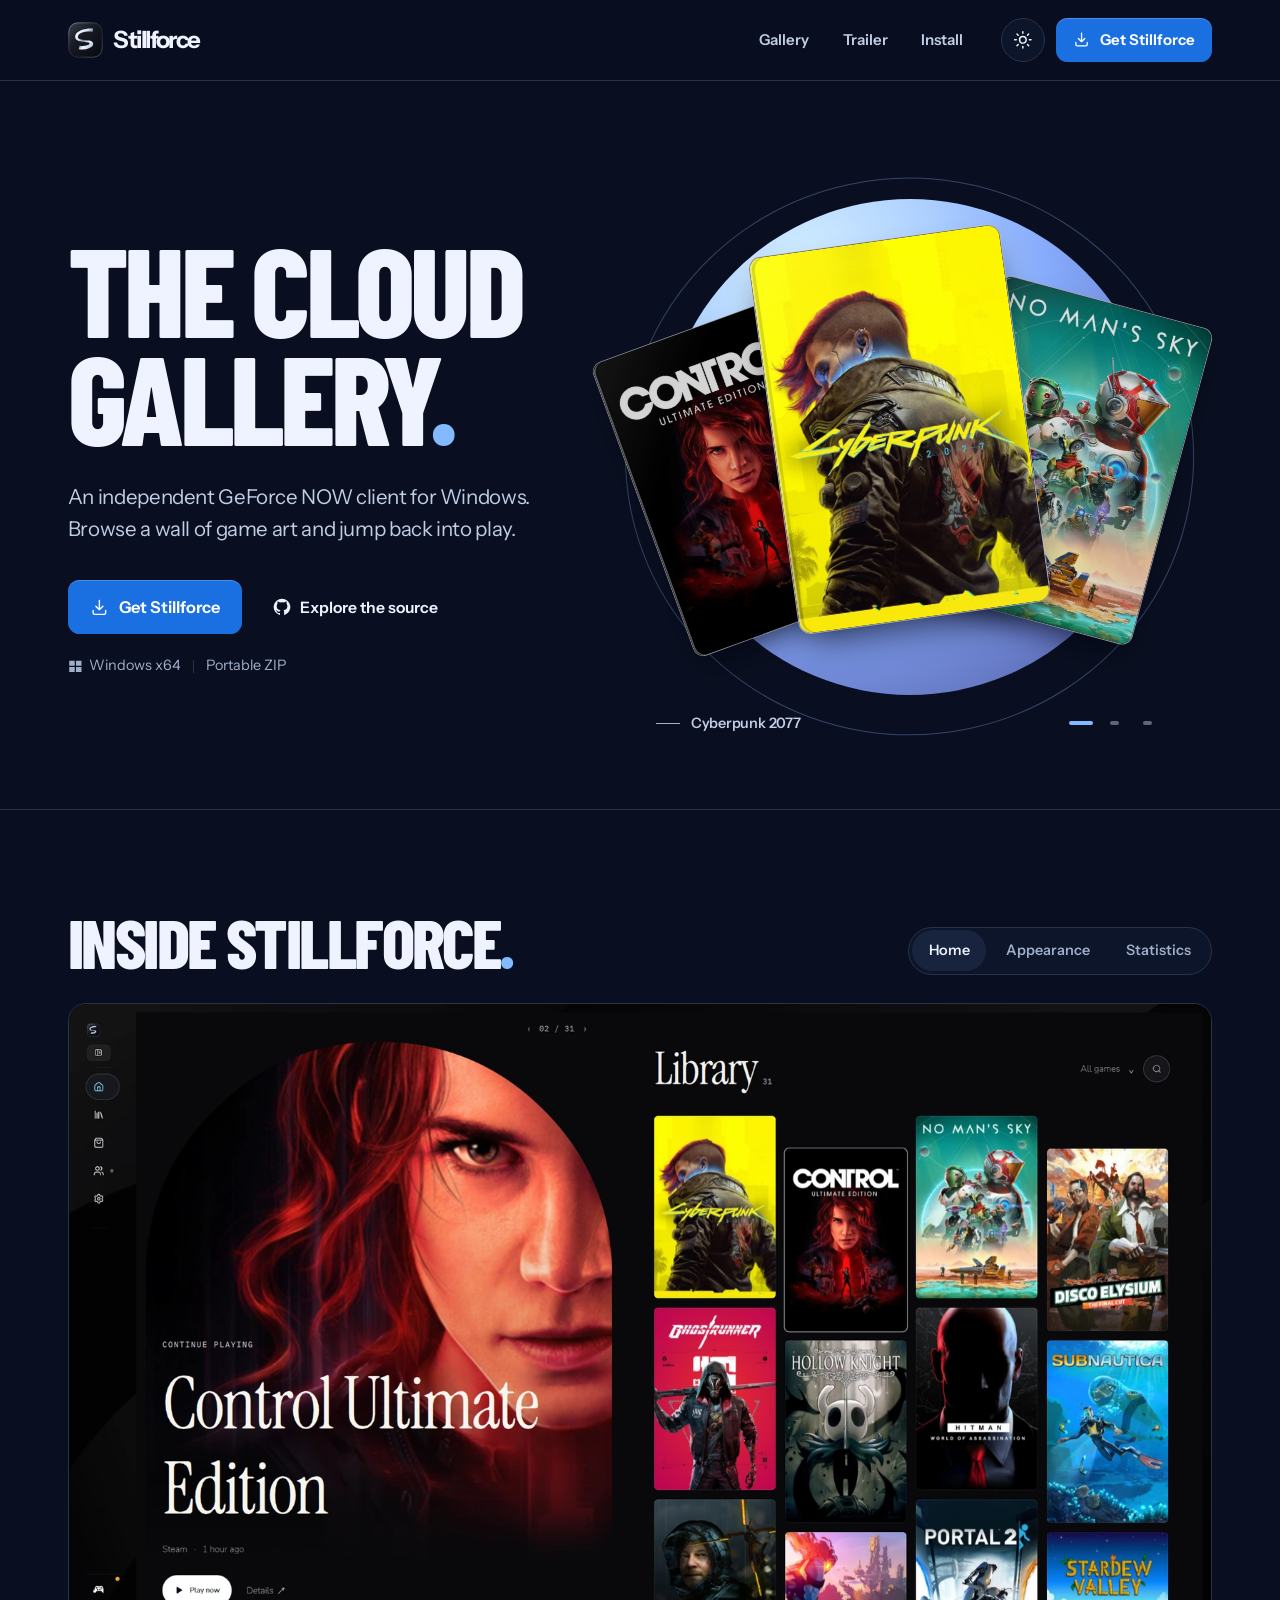
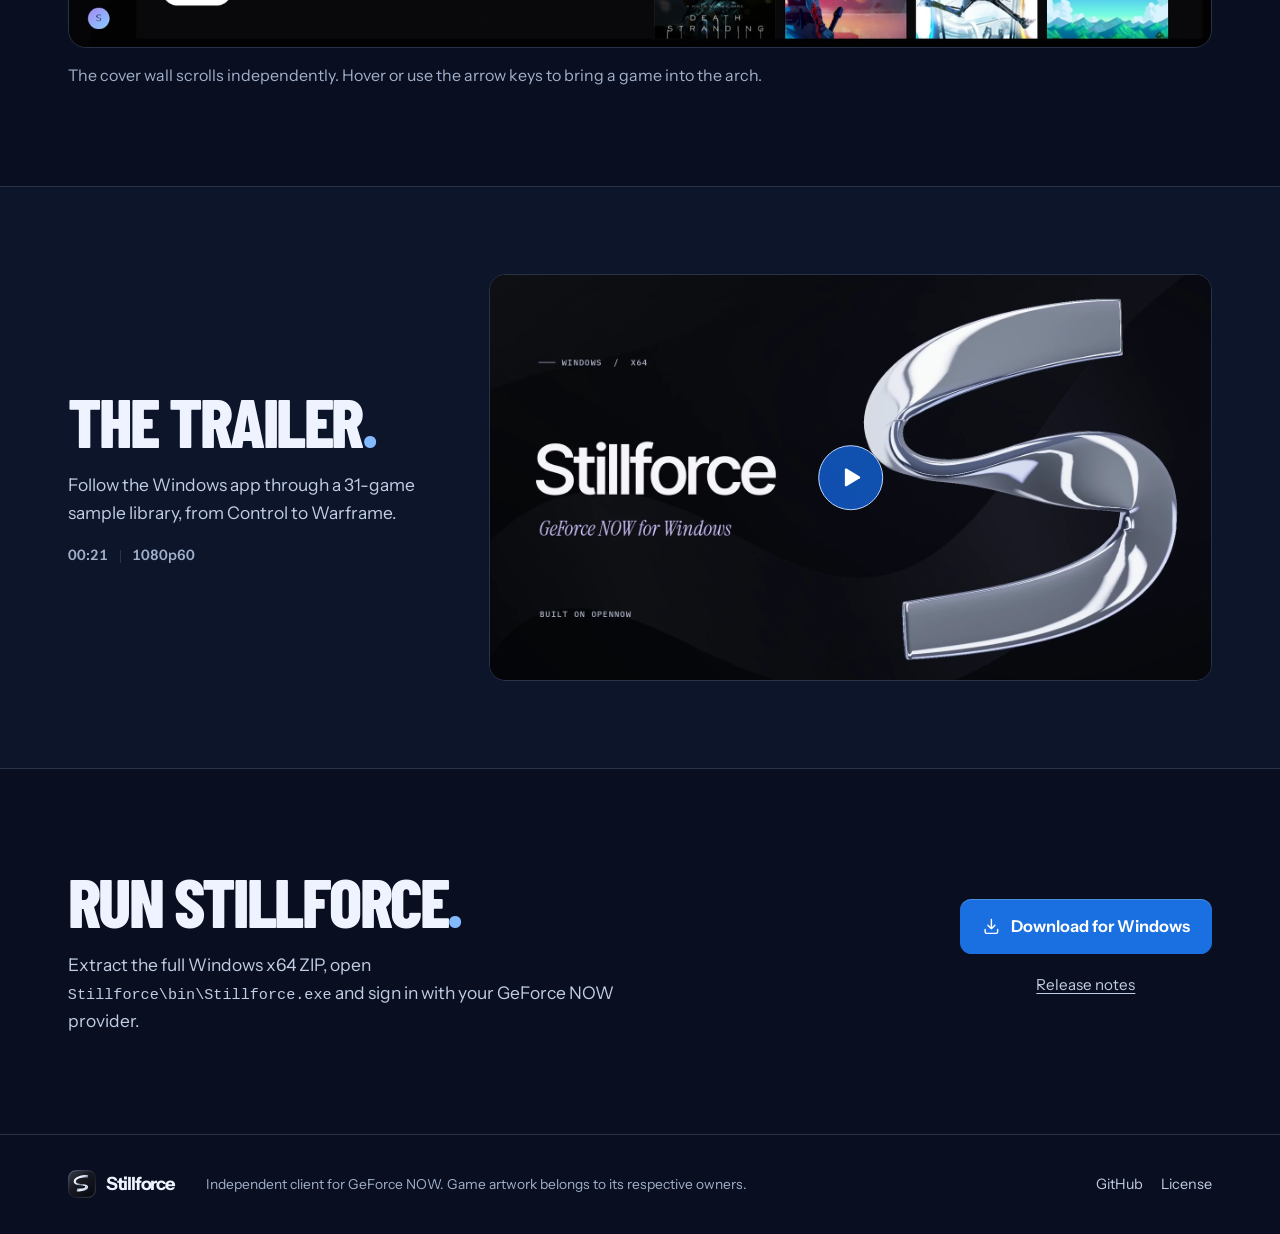
==== docs/index.html @ 8986e42f "Build a mobile-first Stillforce landing page for GitHub Pages" ====
<!doctype html>
<html lang="en" data-theme="dark">
<head>
  <meta charset="utf-8">
  <meta name="viewport" content="width=device-width, initial-scale=1">
  <meta name="color-scheme" content="dark light">
  <meta name="theme-color" content="#090f20">
  <title>Stillforce — GeForce NOW for Windows</title>
  <meta name="description" content="Meet Stillforce, an independent GeForce NOW client for Windows. Explore the game gallery, watch the trailer and get the portable app.">
  <meta property="og:type" content="website">
  <meta property="og:title" content="Stillforce — The Cloud Gallery">
  <meta property="og:description" content="An independent GeForce NOW client for Windows. Browse the gallery, watch the trailer and download Stillforce.">
  <meta property="og:image" content="https://ll2rawll.github.io/StillForce/site/assets/stillforce-cover.jpg">
  <meta property="og:image:alt" content="The Stillforce mark and The Cloud Gallery headline beside three overlapping game covers.">
  <meta property="og:url" content="https://ll2rawll.github.io/StillForce/">
  <meta name="twitter:card" content="summary_large_image">
  <link rel="icon" href="site/assets/stillforce.svg" type="image/svg+xml">
  <link rel="preload" href="site/assets/fonts/barlow-condensed-800.woff2" as="font" type="font/woff2" crossorigin>
  <link rel="preload" href="site/assets/fonts/instrument-sans.woff2" as="font" type="font/woff2" crossorigin>
  <script>
    document.documentElement.classList.add('js')
    try {
      if (localStorage.getItem('stillforce-page-theme') === 'light') document.documentElement.dataset.theme = 'light'
    } catch {}
  </script>
  <link rel="stylesheet" href="site/stillforce.css">
  <script src="site/stillforce.js" defer></script>
</head>
<body>
  <svg class="symbols" xmlns="http://www.w3.org/2000/svg" aria-hidden="true">
    <symbol id="i-download" viewBox="0 0 24 24"><path d="M12 3v12m-4.5-4.5L12 15l4.5-4.5M4 16v3a2 2 0 0 0 2 2h12a2 2 0 0 0 2-2v-3"/></symbol>
    <symbol id="i-sun" viewBox="0 0 24 24"><circle cx="12" cy="12" r="4"/><path d="M12 2v2m0 16v2M2 12h2m16 0h2M4.9 4.9l1.4 1.4m11.4 11.4 1.4 1.4m0-14.2-1.4 1.4M6.3 17.7l-1.4 1.4"/></symbol>
    <symbol id="i-moon" viewBox="0 0 24 24"><path d="M20.9 14.2A9 9 0 0 1 9.8 3.1 9.1 9.1 0 1 0 20.9 14.2Z"/></symbol>
    <symbol id="i-menu" viewBox="0 0 24 24"><path d="M3 6h18M3 12h18M3 18h18"/></symbol>
    <symbol id="i-close" viewBox="0 0 24 24"><path d="m5 5 14 14M19 5 5 19"/></symbol>
    <symbol id="i-windows" viewBox="0 0 24 24"><path fill="currentColor" stroke="none" d="M2 3h9v8H2zm11 0h9v8h-9zM2 13h9v8H2zm11 0h9v8h-9z"/></symbol>
    <symbol id="i-github" viewBox="0 0 24 24"><path fill="currentColor" stroke="none" d="M12 .9a11.1 11.1 0 0 0-3.51 21.64c.55.1.76-.24.76-.54l-.02-2.06c-3.1.67-3.75-1.31-3.75-1.31-.5-1.27-1.23-1.6-1.23-1.6-1.01-.69.08-.68.08-.68 1.12.08 1.7 1.15 1.7 1.15 1 .7 2.43.5 3.2.24.11-.72.43-1.22.78-1.5-2.47-.28-5.06-1.23-5.06-5.47 0-1.21.43-2.2 1.14-2.98-.11-.28-.49-1.41.11-2.94 0 0 .94-.3 3.05 1.14a10.5 10.5 0 0 1 5.56 0c2.12-1.44 3.04-1.14 3.04-1.14.61 1.53.23 2.66.12 2.94.71.78 1.14 1.77 1.14 2.98 0 4.25-2.6 5.18-5.08 5.46.41.34.76 1.02.76 2.05l-.02 3.71c0 .3.2.64.77.53A11.1 11.1 0 0 0 12 .9Z"/></symbol>
    <symbol id="i-play" viewBox="0 0 24 24"><path fill="currentColor" stroke="none" d="M7 4.8c0-.8.8-1.2 1.5-.8l12 7.2c.6.4.6 1.2 0 1.6l-12 7.2c-.7.4-1.5 0-1.5-.8z"/></symbol>
  </svg>
  <a class="skip-link" href="#main">Skip to content</a>

  <header class="masthead">
    <div class="shell masthead-inner">
      <a class="brand" href="./" aria-label="Stillforce home"><img src="site/assets/stillforce.svg" alt="" width="37" height="37"><span>Stillforce</span></a>
      <nav class="nav" id="navigation" aria-label="Main navigation">
        <a href="#gallery">Gallery</a><a href="#trailer">Trailer</a><a href="#install">Install</a>
      </nav>
      <div class="masthead-actions">
        <button class="icon-button theme-button enhanced" id="theme-button" type="button" aria-label="Use light theme" title="Use light theme">
          <svg aria-hidden="true" focusable="false" class="icon sun"><use href="#i-sun"/></svg><svg aria-hidden="true" focusable="false" class="icon moon"><use href="#i-moon"/></svg>
        </button>
        <a class="button primary compact" href="https://github.com/ll2Rawll/StillForce/releases/latest/download/Stillforce-Windows-x64.zip"><svg aria-hidden="true" focusable="false" class="icon"><use href="#i-download"/></svg><span>Get Stillforce</span></a>
        <button class="icon-button menu-button enhanced" type="button" id="menu-button" aria-label="Open navigation" aria-controls="navigation" aria-expanded="false">
          <svg aria-hidden="true" focusable="false" class="icon bars"><use href="#i-menu"/></svg><svg aria-hidden="true" focusable="false" class="icon cross"><use href="#i-close"/></svg>
        </button>
      </div>
    </div>
  </header>

  <main id="main" tabindex="-1">
    <section class="hero" aria-labelledby="hero-heading">
      <div class="shell hero-layout">
        <div class="hero-copy">
          <h1 id="hero-heading" class="display">THE CLOUD<br>GALLERY<span class="period">.</span></h1>
          <p class="hero-intro">An independent GeForce NOW client for Windows. Browse a wall of game art and jump back into play.</p>
          <div class="hero-actions">
            <a class="button primary large" href="https://github.com/ll2Rawll/StillForce/releases/latest/download/Stillforce-Windows-x64.zip"><svg aria-hidden="true" focusable="false" class="icon"><use href="#i-download"/></svg>Get Stillforce</a>
            <a class="text-link" href="https://github.com/ll2Rawll/StillForce"><svg aria-hidden="true" focusable="false" class="icon"><use href="#i-github"/></svg>Explore the source</a>
          </div>
          <div class="hero-meta"><span><svg aria-hidden="true" focusable="false" class="icon"><use href="#i-windows"/></svg>Windows x64</span><i aria-hidden="true"></i><span>Portable ZIP</span></div>
        </div>

        <div class="showcase" aria-label="Featured game covers">
          <div class="deck">
            <div class="disc" aria-hidden="true"></div>
            <div class="orbit" aria-hidden="true"></div>
            <div class="case-bed">
              <button class="game-case" disabled data-game="0" data-slot="front" type="button" tabindex="-1" aria-label="Feature Cyberpunk 2077" aria-pressed="true">
                <img src="site/assets/cyberpunk.webp" alt="Cyberpunk 2077" width="600" height="900" fetchpriority="high">
              </button>
              <button class="game-case" disabled data-game="1" data-slot="left" type="button" tabindex="-1" aria-label="Feature Control Ultimate Edition" aria-pressed="false">
                <img src="site/assets/control.webp" alt="Control Ultimate Edition" width="600" height="900">
              </button>
              <button class="game-case" disabled data-game="2" data-slot="right" type="button" tabindex="-1" aria-label="Feature No Man’s Sky" aria-pressed="false">
                <img src="site/assets/no-mans-sky.webp" alt="No Man’s Sky" width="600" height="900">
              </button>
            </div>
          </div>
          <div class="deck-caption">
            <span class="selection-label"><span class="caption-rule" aria-hidden="true"></span><strong id="cover-name" aria-live="polite" aria-atomic="true">Cyberpunk 2077</strong></span>
            <div class="cover-switches enhanced" role="group" aria-label="Choose featured cover">
              <button type="button" data-choice="0" aria-label="Show Cyberpunk 2077" aria-pressed="true"></button>
              <button type="button" data-choice="1" aria-label="Show Control Ultimate Edition" aria-pressed="false"></button>
              <button type="button" data-choice="2" aria-label="Show No Man’s Sky" aria-pressed="false"></button>
            </div>
          </div>
        </div>
      </div>
    </section>

    <section class="shell section gallery" id="gallery" aria-labelledby="gallery-title">
      <div class="section-heading">
        <h2 class="display" id="gallery-title">INSIDE STILLFORCE<span class="period">.</span></h2>
        <div class="gallery-tabs" aria-label="App views">
          <a href="media/home.webp" data-panel="home" class="selected">Home</a>
          <a href="media/appearance.webp" data-panel="appearance">Appearance</a>
          <a href="media/statistics.webp" data-panel="statistics">Statistics</a>
        </div>
      </div>
      <figure class="app-view" id="view-home">
        <a class="screen" href="media/home.webp" aria-label="Open the full-size Home screenshot"><img src="media/home.webp" width="1600" height="900" alt="Control fills a tall arch beside the staggered library of covers in Stillforce Home." loading="lazy"></a>
        <figcaption>The cover wall scrolls independently. Hover or use the arrow keys to bring a game into the arch.</figcaption>
      </figure>
      <figure class="app-view" id="view-appearance" hidden>
        <a class="screen" href="media/appearance.webp" aria-label="Open the full-size Appearance screenshot"><img src="media/appearance.webp" width="1440" height="900" alt="Appearance settings show dark glass panels, interface scale and accent swatches." loading="lazy"></a>
        <figcaption>Choose a theme, accent and background. Turn on Reduce motion for immediate transitions.</figcaption>
      </figure>
      <figure class="app-view" id="view-statistics" hidden>
        <a class="screen" href="media/statistics.webp" aria-label="Open the full-size Statistics screenshot"><img src="media/statistics.webp" width="1440" height="900" alt="The F3 statistics overlay displays sample rig, frame rate, latency and packet loss readings." loading="lazy"></a>
        <figcaption>Press <kbd>F3</kbd> during a stream to see the reported rig, ping and packet loss. This view uses sample readings.</figcaption>
      </figure>
    </section>

    <section class="film-section" id="trailer" aria-labelledby="film-title">
      <div class="shell film-layout">
        <div class="film-copy">
          <h2 class="display" id="film-title">THE TRAILER<span class="period">.</span></h2>
          <p>Follow the Windows app through a 31-game sample library, from Control to Warframe.</p>
          <span class="film-spec">00:21 <i aria-hidden="true"></i> 1080p60</span>
        </div>
        <div class="film-player">
          <video id="trailer-player" controls playsinline preload="none" poster="media/trailer-poster.webp" width="1920" height="1080" aria-label="Stillforce trailer, 21 seconds">
            <source src="media/stillforce-trailer.mp4" type="video/mp4">
            <track kind="descriptions" src="site/trailer-description.vtt" srclang="en" label="English visual description">
            <a href="media/stillforce-trailer.mp4">Download the Stillforce trailer</a>
          </video>
          <button type="button" class="film-start enhanced" id="film-start" aria-label="Play the Stillforce trailer"><svg aria-hidden="true" focusable="false" class="icon"><use href="#i-play"/></svg></button>
        </div>
      </div>
    </section>

    <section class="shell section install" id="install" aria-labelledby="install-title">
      <div class="install-copy">
        <h2 class="display" id="install-title">RUN STILLFORCE<span class="period">.</span></h2>
        <p>Extract the full Windows x64 ZIP, open <code>Stillforce\bin\Stillforce.exe</code> and sign in with your GeForce NOW provider.</p>
      </div>
      <div class="install-actions">
        <a class="button primary large" href="https://github.com/ll2Rawll/StillForce/releases/latest/download/Stillforce-Windows-x64.zip"><svg aria-hidden="true" focusable="false" class="icon"><use href="#i-download"/></svg>Download for Windows</a>
        <a class="underlink" href="https://github.com/ll2Rawll/StillForce/releases/latest">Release notes</a>
      </div>
    </section>
  </main>
  <footer class="footer">
    <div class="shell foot-inner">
      <a class="brand" href="./" aria-label="Stillforce home"><img src="site/assets/stillforce.svg" alt="" width="30" height="30"><span>Stillforce</span></a>
      <p>Independent client for GeForce NOW. Game artwork belongs to its respective owners.</p>
      <div class="footer-links"><a href="https://github.com/ll2Rawll/StillForce">GitHub</a><a href="https://github.com/ll2Rawll/StillForce/blob/main/LICENSE">License</a></div>
    </div>
  </footer>
</body>
</html>
---- docs/site/stillforce.css ----
@font-face {
  font-family: Barlow Condensed;
  src: url("assets/fonts/barlow-condensed-800.woff2") format("woff2");
  font-style: normal;
  font-weight: 800;
  font-display: swap;
}
@font-face {
  font-family: Instrument Sans;
  src: url("assets/fonts/instrument-sans.woff2") format("woff2");
  font-style: normal;
  font-weight: 400 700;
  font-display: swap;
}
:root {
  color-scheme: dark;
  --page: #090f20;
  --surface: #0d152a;
  --raised: #18243e;
  --text: #eef3ff;
  --body: #c1cde4;
  --muted: #a0afca;
  --rule: #28334a;
  --blue: #1a70e0;
  --blue-hover: #1766d3;
  --blue-ink: #83b9ff;
  --focus: #a6ceff;
  --header: rgba(9, 15, 32, .93);
  --side: clamp(1.25rem, 5.3vw, 5.75rem);
  --ease: cubic-bezier(.2, .78, .2, 1);
  --navigation-height: 5rem;
}
:root[data-theme="light"] {
  color-scheme: light;
  --page: #eef4fd;
  --surface: #e2ebf8;
  --raised: #dce7f6;
  --text: #101a32;
  --body: #34435d;
  --muted: #4c5a73;
  --rule: #c3cfe0;
  --blue: #135ecb;
  --blue-hover: #114fa9;
  --blue-ink: #145cb7;
  --focus: #165fc0;
  --header: rgba(238, 244, 253, .95);
}
* { box-sizing: border-box; }
html { scroll-behavior: smooth; scroll-padding-top: calc(var(--navigation-height) + 1rem); }
body { margin: 0; background: var(--page); color: var(--text); font: 400 1rem/1.5 "Instrument Sans", "Segoe UI", sans-serif; -webkit-font-smoothing: antialiased; }
body, h1, h2, p, figure { margin: 0; }
a { color: inherit; text-decoration: none; }
button { color: inherit; font: inherit; }
a, button { -webkit-tap-highlight-color: transparent; }
button { cursor: pointer; }
img, video { display: block; max-width: 100%; }
[hidden] { display: none !important; }
:focus-visible { outline: 3px solid var(--focus); outline-offset: 5px; }
::selection { color: white; background: #235db3; }
.symbols { position: absolute; width: 0; height: 0; overflow: hidden; pointer-events: none; }
.icon { width: 1.15em; height: 1.15em; flex: none; fill: none; stroke: currentColor; stroke-width: 1.8; stroke-linecap: round; stroke-linejoin: round; }
.shell { width: min(calc(100% - 2 * var(--side)), 83rem); margin-inline: auto; }
.enhanced { display: none !important; }
.js .enhanced { display: inline-flex !important; }
.skip-link { position: fixed; left: 1rem; top: -5rem; z-index: 50; padding: .7rem 1rem; border-radius: .5rem; background: var(--text); color: var(--page); }
.skip-link:focus { top: .75rem; }
.masthead { position: sticky; top: 0; z-index: 20; background: var(--header); border-bottom: 1px solid var(--rule); -webkit-backdrop-filter: blur(15px); backdrop-filter: blur(15px); }
.masthead-inner, .brand, .nav, .masthead-actions, .button, .text-link, .hero-actions, .hero-meta, .hero-meta span, .gallery-tabs, .film-spec, .footer-links, .install-actions, .selection-label, .cover-switches { display: flex; align-items: center; }
.masthead-inner { min-height: var(--navigation-height); gap: clamp(1.25rem, 3vw, 3.5rem); }
.brand { width: max-content; flex: none; gap: .62rem; font-size: 1.49rem; font-weight: 700; letter-spacing: -.065em; line-height: 1; }
.brand img { width: 2.22rem; height: 2.22rem; }
.nav { margin-inline-start: auto; gap: clamp(1.3rem, 2.6vw, 2.8rem); font-size: .94rem; font-weight: 600; }
.nav a, .footer-links a { color: var(--body); padding-block: .63rem; }
.nav a:hover, .footer-links a:hover, .underlink:hover, .text-link:hover { color: var(--blue-ink); }
.masthead-actions { gap: .7rem; }
.icon-button { width: 2.75rem; height: 2.75rem; padding: 0; align-items: center; justify-content: center; border: 1px solid var(--rule); border-radius: 50%; background: var(--surface); }
.icon-button:hover { background: var(--raised); }
.icon-button .icon { width: 1.23rem; height: 1.23rem; }
.moon, :root[data-theme="light"] .sun, .cross, .menu-button[aria-expanded="true"] .bars { display: none; }
:root[data-theme="light"] .moon, .menu-button[aria-expanded="true"] .cross { display: block; }
.js .menu-button { display: none !important; }
.button { justify-content: center; width: max-content; max-width: 100%; gap: .63rem; border: 0; border-radius: .72rem; font-weight: 650; white-space: nowrap; line-height: 1.12; }
.primary { color: #fff; background: var(--blue); box-shadow: inset 0 1px rgba(255, 255, 255, .2); transition: background-color .15s, transform .18s var(--ease); }
.primary:hover { background-color: var(--blue-hover); transform: translateY(-2px); }
.primary:active { transform: translateY(0); }
.compact { min-height: 2.75rem; font-size: .93rem; padding: .62rem 1.05rem; }
.large { min-height: 3.4rem; padding: .9rem 1.4rem; font-size: 1.02rem; }
.hero { overflow: clip; border-bottom: 1px solid var(--rule); }
.hero-layout { display: grid; grid-template-columns: minmax(0, .92fr) minmax(0, 1.08fr); align-items: center; gap: 1.5rem; padding-block: clamp(3.8rem, 6.7vw, 6.7rem) clamp(3.2rem, 5vw, 5.3rem); }
.hero-copy { position: relative; z-index: 2; }
.display { font-family: "Barlow Condensed", Impact, "Arial Narrow", sans-serif; font-weight: 800; letter-spacing: -.037em; line-height: .86; }
h1.display { font-size: clamp(6.45rem, 9.8vw, 9.5rem); }
.period { color: var(--blue-ink); }
.hero-intro { max-width: 25em; margin-block-start: 1.9rem; color: var(--body); font-size: clamp(1.13rem, 1.6vw, 1.4rem); line-height: 1.55; letter-spacing: -.018em; }
.hero-actions { flex-wrap: wrap; gap: .5rem clamp(1.15rem, 2.4vw, 2.3rem); margin-block-start: 2.2rem; }
.text-link { gap: .54rem; min-height: 2.75rem; font-size: .98rem; font-weight: 620; }
.hero-meta, .film-spec { gap: .73rem; color: var(--muted); font-size: .9rem; }
.hero-meta { margin-block-start: 1.3rem; }
.hero-meta span { gap: .43rem; }
.hero-meta .icon { width: .92rem; height: .92rem; }
.hero-meta i, .film-spec i { height: .9em; width: 1px; display: inline-block; background: var(--rule); }
.showcase { position: relative; min-width: 0; }
.deck { position: relative; width: 100%; aspect-ratio: 1.14; isolation: isolate; }
.disc { position: absolute; left: 9%; top: 6%; width: 82%; aspect-ratio: 1; border-radius: 50%; background: radial-gradient(ellipse at 29% 15%, #d3eeff 0, #accfff 27%, #86aafb 49%, #687cc8 76%, #494e88 100%); }
.orbit { position: absolute; left: 3%; top: 1%; width: 94%; aspect-ratio: 1; border-radius: 50%; border: 1px solid rgba(142, 180, 246, .32); transform: scaleY(.98) rotate(-12deg); }
:root[data-theme="light"] .orbit { border-color: rgba(60, 100, 166, .29); }
.case-bed { position: absolute; inset: 0; }
.game-case { position: absolute; display: block; top: 48%; left: 50%; width: 42%; padding: 0; aspect-ratio: 2 / 3; overflow: hidden; border: 1px solid rgba(246, 249, 255, .63); border-radius: clamp(.45rem, 1vw, .85rem); background: #131723; box-shadow: 0 18px 34px -12px rgba(0, 5, 18, .68); transform-origin: 50% 70%; transform: translate(var(--left), var(--top)) rotate(var(--angle)) scale(var(--scale)); transition: transform .55s var(--ease), filter .36s var(--ease); }
.game-case:disabled { cursor: default; }
.game-case img { width: 100%; height: 100%; object-fit: cover; }
.game-case::after { content: ""; position: absolute; inset: 0; border-radius: inherit; pointer-events: none; box-shadow: inset 2px 0 0 rgba(255,255,255,.4), inset 5px 0 0 rgba(0,0,0,.14); background: linear-gradient(128deg, rgba(255,255,255,.1), transparent 29%, transparent 75%, rgba(180,194,242,.06)); }
.game-case[data-slot="front"] { --left: -50%; --top: -48%; --angle: -8deg; --scale: 1; z-index: 3; }
.game-case[data-slot="left"] { --left: -108%; --top: -40%; --angle: -20deg; --scale: .82; z-index: 1; filter: brightness(.83); }
.game-case[data-slot="right"] { --left: 5%; --top: -43%; --angle: 15deg; --scale: .86; z-index: 2; filter: brightness(.88); }
.game-case[data-slot="left"]:hover, .game-case[data-slot="right"]:hover { filter: brightness(1); }
.deck-caption { display: flex; align-items: center; justify-content: space-between; gap: 1rem; width: 84%; margin: .25rem auto 0; min-height: 2.75rem; }
.selection-label { gap: .65rem; color: var(--body); }
.selection-label strong { font-weight: 570; font-size: .9rem; letter-spacing: -.015em; }
.caption-rule { width: 1.55rem; height: 1px; background: var(--muted); }
.cover-switches { gap: .08rem; }
.cover-switches button { position: relative; width: 2rem; min-height: 2.75rem; border: 0; padding: 0; background: transparent; }
.cover-switches button::after { content: ""; display: block; height: 4px; border-radius: 4px; margin: auto; width: .55rem; background: var(--muted); opacity: .55; transition: width .22s, opacity .22s; }
.cover-switches button[aria-pressed="true"]::after { width: 1.5rem; opacity: 1; background: var(--blue-ink); }
.section { padding-block: clamp(3.7rem, 7.7vw, 7.3rem); }
.section-heading { display: flex; justify-content: space-between; align-items: flex-end; flex-wrap: wrap; gap: 1.3rem 2rem; margin-block-end: 1.8rem; }
h2.display { font-size: clamp(2.85rem, 5.4vw, 5.5rem); line-height: .95; }
.gallery-tabs { gap: .18rem; padding: .18rem; border: 1px solid var(--rule); border-radius: 2rem; background: var(--surface); }
.gallery-tabs a { display: grid; place-items: center; border-radius: 2rem; min-height: 2.52rem; padding: .48rem 1.05rem; font-size: .9rem; color: var(--muted); font-weight: 570; }
.gallery-tabs a.selected { background: var(--raised); color: var(--text); }
.gallery-tabs a:hover { color: var(--text); }
.screen { display: block; overflow: hidden; border: 1px solid var(--rule); border-radius: clamp(.7rem, 1.4vw, 1.4rem); background: #09090c; }
.screen img { width: 100%; height: auto; aspect-ratio: 16/9; object-fit: contain; }
.app-view figcaption { max-width: 56rem; color: var(--muted); font-size: 1rem; margin-top: .95rem; }
kbd, code { font-family: ui-monospace, "Cascadia Mono", Consolas, monospace; font-size: .87em; }
kbd { padding: .04em .35em; border: 1px solid var(--rule); border-radius: .25em; color: var(--text); }
.film-section { background: var(--surface); border-block: 1px solid var(--rule); }
.film-layout { display: grid; grid-template-columns: minmax(0, .66fr) minmax(0, 1.34fr); align-items: center; gap: clamp(2.5rem, 5.1vw, 5rem); padding-block: clamp(3rem, 6.8vw, 6.8rem); }
.film-copy p, .install-copy p { margin-top: 1.1rem; max-width: 42ch; font-size: 1.09rem; color: var(--body); line-height: 1.6; }
.film-spec { margin-top: 1.15rem; font-variant-numeric: tabular-nums; font-weight: 570; }
.film-player { position: relative; background: #09090c; border: 1px solid var(--rule); border-radius: 1rem; overflow: hidden; }
.film-player video { width: 100%; aspect-ratio: 16/9; height: auto; }
.film-start { position: absolute; z-index: 1; top: 50%; left: 50%; transform: translate(-50%, -50%); width: 4.1rem; height: 4.1rem; align-items: center; justify-content: center; padding: 0; border: 1px solid #bad4ff; border-radius: 50%; color: #fff; background: #125ccbd9; transition: background .2s; }
.film-start:hover { background: #155fcf; }
.film-start .icon { width: 1.65rem; height: 1.65rem; }
.js .film-start[hidden] { display: none !important; }
.install { display: flex; align-items: center; justify-content: space-between; gap: 2rem; }
.install-copy p { max-width: 46ch; overflow-wrap: anywhere; }
.install-actions { flex-direction: column; gap: .8rem; }
.underlink { color: var(--body); text-decoration: underline; text-underline-offset: .23em; font-size: .95rem; padding: .45rem; }
.footer { border-top: 1px solid var(--rule); }
.foot-inner { display: flex; align-items: center; flex-wrap: wrap; gap: .85rem 2rem; padding-block: 1.8rem; }
.foot-inner .brand { font-size: 1.14rem; }
.foot-inner .brand img { width: 1.75rem; height: 1.75rem; }
.foot-inner p { font-size: .86rem; color: var(--muted); flex: 1 1 18rem; }
.footer-links { gap: 1.15rem; font-size: .9rem; }
@media (max-width: 64rem) {
  .hero-layout { gap: .4rem; }
  h1.display { font-size: clamp(5.4rem, 10vw, 7rem); }
  .hero-intro { font-size: 1.14rem; }
  .hero-actions { gap: .35rem .9rem; }
}
@media (max-width: 47.99rem) {
  :root { --navigation-height: 4.25rem; --side: clamp(1.15rem, 5.4vw, 2rem); }
  .masthead-inner { gap: .65rem; }
  .masthead-actions { margin-left: auto; gap: .4rem; }
  .brand { font-size: 1.32rem; gap: .44rem; }
  .brand img { width: 1.98rem; height: 1.98rem; }
  .icon-button { width: 2.6rem; height: 2.75rem; }
  .theme-button { border-color: transparent; background: var(--raised); }
  .js .menu-button { display: inline-flex !important; color: var(--text); background: transparent; border-color: transparent; }
  .menu-button .icon { width: 1.55rem; height: 1.55rem; }
  .compact { font-size: .91rem; padding: .64rem .83rem; }
  .nav { display: none; }
  html:not(.js) .masthead-inner { flex-wrap: wrap; padding-block: .55rem; }
  html:not(.js) .nav { display: flex; order: 1; flex-basis: 100%; gap: 1rem; }
  .nav[data-open="true"] { display: grid; position: absolute; top: 100%; left: 0; right: 0; margin: 0; padding: .5rem var(--side) 1rem; gap: .1rem; background: var(--page); border-bottom: 1px solid var(--rule); box-shadow: 0 1rem 1.5rem -1.1rem #0008; }
  .nav a { display: block; padding: .79rem .35rem; min-height: 2.75rem; }
  .hero-layout { grid-template-columns: 1fr; padding-block: clamp(3rem, 9vw, 4.2rem) 2.45rem; gap: 2.4rem; }
  h1.display { font-size: clamp(4.35rem, 16.8vw, 7.5rem); }
  .hero-intro { margin-top: 1.4rem; font-size: clamp(1.08rem, 3.8vw, 1.28rem); max-width: 32ch; }
  .hero-actions { margin-top: 1.65rem; gap: .45rem 1.2rem; }
  .hero-meta { margin-top: 1.05rem; }
  .showcase { width: min(100%, 32rem); justify-self: center; }
  .deck-caption { width: 89%; }
  .section-heading { align-items: flex-start; flex-direction: column; margin-bottom: 1.1rem; }
  .film-layout { grid-template-columns: 1fr; gap: 1.25rem; }
  .install { align-items: flex-start; flex-direction: column; }
  .install-actions { flex-direction: row; flex-wrap: wrap; gap: .6rem .75rem; }
  .foot-inner { align-items: flex-start; }
  .foot-inner p { order: 1; flex-basis: 100%; }
  .footer-links { margin-left: auto; }
}
@media (max-width: 23.5rem) {
  .masthead-inner { gap: .26rem; }
  .masthead-actions { gap: .15rem; }
  .brand { font-size: 1.18rem; gap: .33rem; }
  .brand img { width: 1.75rem; height: 1.75rem; }
  .icon-button { width: 2.26rem; }
  .compact { padding-inline: .68rem; font-size: .86rem; }
  .hero-actions { gap: .25rem .78rem; }
  .large { padding-inline: 1.02rem; }
  .text-link { font-size: .91rem; }
  .gallery-tabs a { padding-inline: .84rem; }
}
@media (max-width: 22.5rem) {
  .compact .icon { display: none; }
}
@media (prefers-reduced-motion: reduce) {
  html { scroll-behavior: auto; }
  *, *::before, *::after { animation-duration: .001ms !important; transition-duration: .001ms !important; }
}
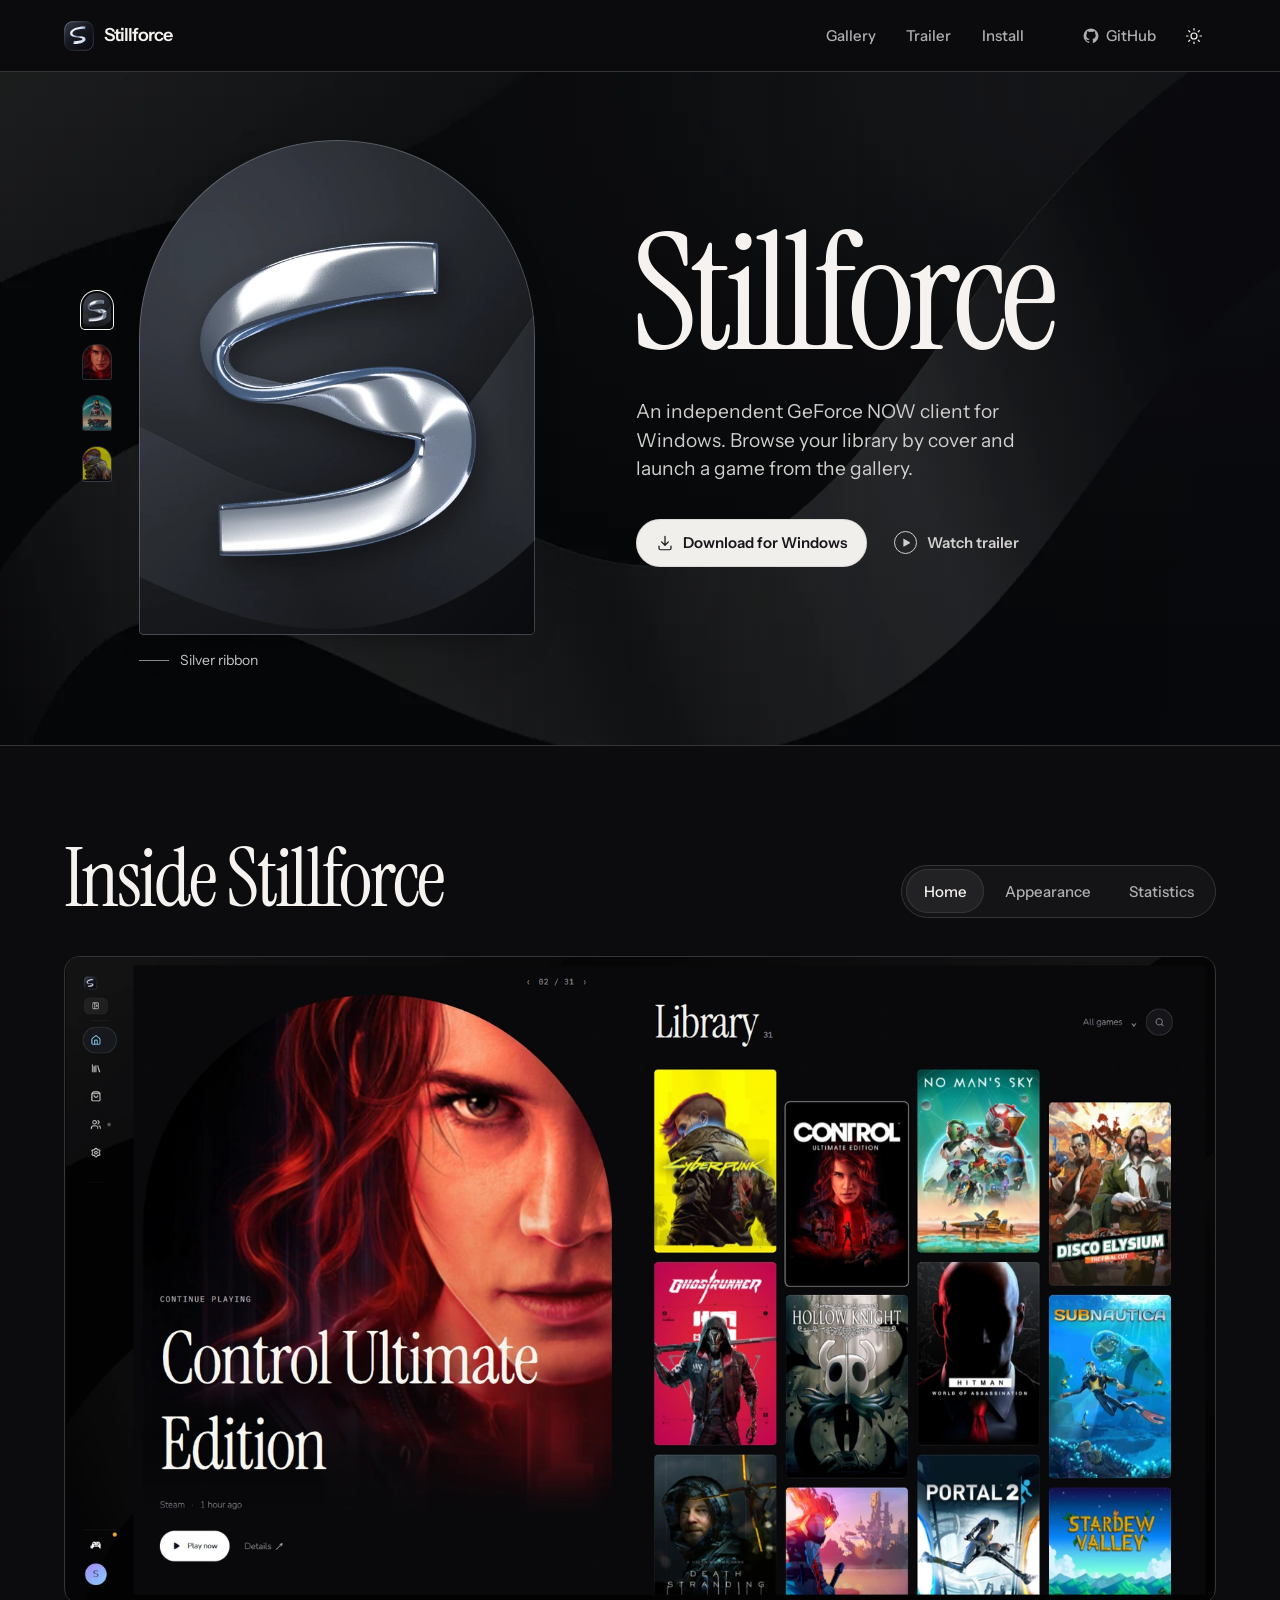
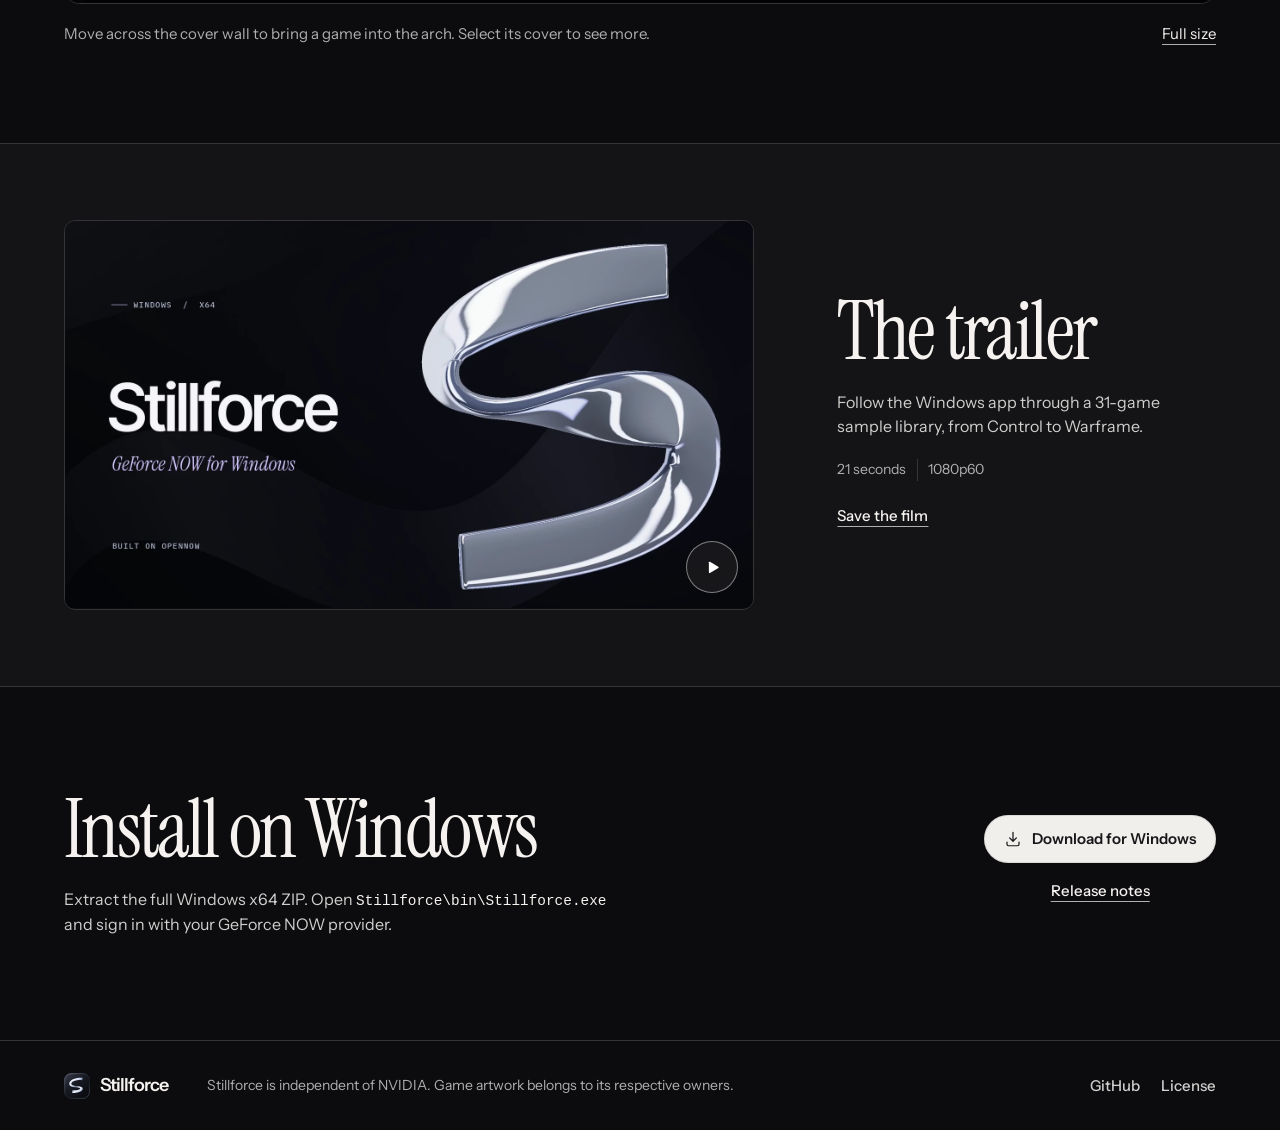
==== commit 5b06f145: "Restyle the Stillforce site around its silver ribbon and arched gallery" ====
--- a/docs/index.html
+++ b/docs/index.html
@@ -4,27 +4,29 @@
   <meta charset="utf-8">
   <meta name="viewport" content="width=device-width, initial-scale=1">
   <meta name="color-scheme" content="dark light">
-  <meta name="theme-color" content="#090f20">
+  <meta name="theme-color" content="#0b0b0d">
   <title>Stillforce — GeForce NOW for Windows</title>
-  <meta name="description" content="Meet Stillforce, an independent GeForce NOW client for Windows. Explore the game gallery, watch the trailer and get the portable app.">
+  <meta name="description" content="Explore Stillforce’s game gallery, watch the 21-second trailer and download the independent GeForce NOW client for Windows.">
   <meta property="og:type" content="website">
-  <meta property="og:title" content="Stillforce — The Cloud Gallery">
-  <meta property="og:description" content="An independent GeForce NOW client for Windows. Browse the gallery, watch the trailer and download Stillforce.">
-  <meta property="og:image" content="https://ll2rawll.github.io/StillForce/site/assets/stillforce-cover.jpg">
-  <meta property="og:image:alt" content="The Stillforce mark and The Cloud Gallery headline beside three overlapping game covers.">
+  <meta property="og:title" content="Stillforce — GeForce NOW for Windows">
+  <meta property="og:description" content="Explore the arched game gallery and get Stillforce for Windows.">
   <meta property="og:url" content="https://ll2rawll.github.io/StillForce/">
+  <meta property="og:image" content="https://ll2rawll.github.io/StillForce/site/assets/stillforce-satin.jpg">
+  <meta property="og:image:width" content="1280">
+  <meta property="og:image:height" content="672">
+  <meta property="og:image:alt" content="Stillforce’s silver ribbon inside an arched window over black satin. GeForce NOW for Windows.">
   <meta name="twitter:card" content="summary_large_image">
+  <link rel="canonical" href="https://ll2rawll.github.io/StillForce/">
   <link rel="icon" href="site/assets/stillforce.svg" type="image/svg+xml">
-  <link rel="preload" href="site/assets/fonts/barlow-condensed-800.woff2" as="font" type="font/woff2" crossorigin>
+  <link rel="preload" href="site/assets/fonts/instrument-serif.woff2" as="font" type="font/woff2" crossorigin>
   <link rel="preload" href="site/assets/fonts/instrument-sans.woff2" as="font" type="font/woff2" crossorigin>
   <script>
-    document.documentElement.classList.add('js')
     try {
       if (localStorage.getItem('stillforce-page-theme') === 'light') document.documentElement.dataset.theme = 'light'
     } catch {}
   </script>
-  <link rel="stylesheet" href="site/stillforce.css">
-  <script src="site/stillforce.js" defer></script>
+  <link rel="stylesheet" href="site/stillforce.css?v=satin">
+  <script src="site/stillforce.js?v=satin" defer></script>
 </head>
 <body>
   <svg class="symbols" xmlns="http://www.w3.org/2000/svg" aria-hidden="true">
@@ -33,7 +35,6 @@
     <symbol id="i-moon" viewBox="0 0 24 24"><path d="M20.9 14.2A9 9 0 0 1 9.8 3.1 9.1 9.1 0 1 0 20.9 14.2Z"/></symbol>
     <symbol id="i-menu" viewBox="0 0 24 24"><path d="M3 6h18M3 12h18M3 18h18"/></symbol>
     <symbol id="i-close" viewBox="0 0 24 24"><path d="m5 5 14 14M19 5 5 19"/></symbol>
-    <symbol id="i-windows" viewBox="0 0 24 24"><path fill="currentColor" stroke="none" d="M2 3h9v8H2zm11 0h9v8h-9zM2 13h9v8H2zm11 0h9v8h-9z"/></symbol>
     <symbol id="i-github" viewBox="0 0 24 24"><path fill="currentColor" stroke="none" d="M12 .9a11.1 11.1 0 0 0-3.51 21.64c.55.1.76-.24.76-.54l-.02-2.06c-3.1.67-3.75-1.31-3.75-1.31-.5-1.27-1.23-1.6-1.23-1.6-1.01-.69.08-.68.08-.68 1.12.08 1.7 1.15 1.7 1.15 1 .7 2.43.5 3.2.24.11-.72.43-1.22.78-1.5-2.47-.28-5.06-1.23-5.06-5.47 0-1.21.43-2.2 1.14-2.98-.11-.28-.49-1.41.11-2.94 0 0 .94-.3 3.05 1.14a10.5 10.5 0 0 1 5.56 0c2.12-1.44 3.04-1.14 3.04-1.14.61 1.53.23 2.66.12 2.94.71.78 1.14 1.77 1.14 2.98 0 4.25-2.6 5.18-5.08 5.46.41.34.76 1.02.76 2.05l-.02 3.71c0 .3.2.64.77.53A11.1 11.1 0 0 0 12 .9Z"/></symbol>
     <symbol id="i-play" viewBox="0 0 24 24"><path fill="currentColor" stroke="none" d="M7 4.8c0-.8.8-1.2 1.5-.8l12 7.2c.6.4.6 1.2 0 1.6l-12 7.2c-.7.4-1.5 0-1.5-.8z"/></symbol>
   </svg>
@@ -41,66 +42,58 @@
 
   <header class="masthead">
     <div class="shell masthead-inner">
-      <a class="brand" href="./" aria-label="Stillforce home"><img src="site/assets/stillforce.svg" alt="" width="37" height="37"><span>Stillforce</span></a>
+      <a class="brand" href="./" aria-label="Stillforce home"><img src="site/assets/stillforce.svg" width="30" height="30" alt=""><span>Stillforce</span></a>
       <nav class="nav" id="navigation" aria-label="Main navigation">
-        <a href="#gallery">Gallery</a><a href="#trailer">Trailer</a><a href="#install">Install</a>
+        <a href="#gallery">Gallery</a>
+        <a href="#trailer">Trailer</a>
+        <a href="#install">Install</a>
       </nav>
       <div class="masthead-actions">
+        <a class="source-link" href="https://github.com/ll2Rawll/StillForce" aria-label="Stillforce source on GitHub"><svg class="icon" aria-hidden="true"><use href="#i-github"/></svg><span>GitHub</span></a>
         <button class="icon-button theme-button enhanced" id="theme-button" type="button" aria-label="Use light theme" title="Use light theme">
-          <svg aria-hidden="true" focusable="false" class="icon sun"><use href="#i-sun"/></svg><svg aria-hidden="true" focusable="false" class="icon moon"><use href="#i-moon"/></svg>
+          <svg class="icon sun" aria-hidden="true"><use href="#i-sun"/></svg><svg class="icon moon" aria-hidden="true"><use href="#i-moon"/></svg>
         </button>
-        <a class="button primary compact" href="https://github.com/ll2Rawll/StillForce/releases/latest/download/Stillforce-Windows-x64.zip"><svg aria-hidden="true" focusable="false" class="icon"><use href="#i-download"/></svg><span>Get Stillforce</span></a>
         <button class="icon-button menu-button enhanced" type="button" id="menu-button" aria-label="Open navigation" aria-controls="navigation" aria-expanded="false">
-          <svg aria-hidden="true" focusable="false" class="icon bars"><use href="#i-menu"/></svg><svg aria-hidden="true" focusable="false" class="icon cross"><use href="#i-close"/></svg>
+          <svg class="icon bars" aria-hidden="true"><use href="#i-menu"/></svg><svg class="icon cross" aria-hidden="true"><use href="#i-close"/></svg>
         </button>
       </div>
     </div>
   </header>
 
   <main id="main" tabindex="-1">
-    <section class="hero" aria-labelledby="hero-heading">
-      <div class="shell hero-layout">
-        <div class="hero-copy">
-          <h1 id="hero-heading" class="display">THE CLOUD<br>GALLERY<span class="period">.</span></h1>
-          <p class="hero-intro">An independent GeForce NOW client for Windows. Browse a wall of game art and jump back into play.</p>
+    <section class="frontispiece" aria-labelledby="hero-title">
+      <div class="shell hero-spread">
+        <div class="title-block">
+          <h1 id="hero-title">Stillforce</h1>
+          <p>An independent GeForce NOW client for Windows. Browse your library by cover and launch a game from the gallery.</p>
           <div class="hero-actions">
-            <a class="button primary large" href="https://github.com/ll2Rawll/StillForce/releases/latest/download/Stillforce-Windows-x64.zip"><svg aria-hidden="true" focusable="false" class="icon"><use href="#i-download"/></svg>Get Stillforce</a>
-            <a class="text-link" href="https://github.com/ll2Rawll/StillForce"><svg aria-hidden="true" focusable="false" class="icon"><use href="#i-github"/></svg>Explore the source</a>
+            <a class="button pearl" href="https://github.com/ll2Rawll/StillForce/releases/latest/download/Stillforce-Windows-x64.zip"><svg class="icon" aria-hidden="true"><use href="#i-download"/></svg>Download for Windows</a>
+            <a class="quiet-link" id="hero-trailer" href="#trailer"><span class="play-ring" aria-hidden="true"><svg class="icon"><use href="#i-play"/></svg></span>Watch trailer</a>
           </div>
-          <div class="hero-meta"><span><svg aria-hidden="true" focusable="false" class="icon"><use href="#i-windows"/></svg>Windows x64</span><i aria-hidden="true"></i><span>Portable ZIP</span></div>
         </div>
 
-        <div class="showcase" aria-label="Featured game covers">
-          <div class="deck">
-            <div class="disc" aria-hidden="true"></div>
-            <div class="orbit" aria-hidden="true"></div>
-            <div class="case-bed">
-              <button class="game-case" disabled data-game="0" data-slot="front" type="button" tabindex="-1" aria-label="Feature Cyberpunk 2077" aria-pressed="true">
-                <img src="site/assets/cyberpunk.webp" alt="Cyberpunk 2077" width="600" height="900" fetchpriority="high">
-              </button>
-              <button class="game-case" disabled data-game="1" data-slot="left" type="button" tabindex="-1" aria-label="Feature Control Ultimate Edition" aria-pressed="false">
-                <img src="site/assets/control.webp" alt="Control Ultimate Edition" width="600" height="900">
-              </button>
-              <button class="game-case" disabled data-game="2" data-slot="right" type="button" tabindex="-1" aria-label="Feature No Man’s Sky" aria-pressed="false">
-                <img src="site/assets/no-mans-sky.webp" alt="No Man’s Sky" width="600" height="900">
-              </button>
-            </div>
+        <figure class="exhibit" aria-label="Featured artwork">
+          <div class="art-window" id="art-window" role="img" aria-label="A polished silver S ribbon catches the light above folds of black satin.">
+            <img class="portrait is-current" src="site/assets/plate-silver.webp" width="640" height="800" fetchpriority="high" alt="">
           </div>
-          <div class="deck-caption">
-            <span class="selection-label"><span class="caption-rule" aria-hidden="true"></span><strong id="cover-name" aria-live="polite" aria-atomic="true">Cyberpunk 2077</strong></span>
-            <div class="cover-switches enhanced" role="group" aria-label="Choose featured cover">
-              <button type="button" data-choice="0" aria-label="Show Cyberpunk 2077" aria-pressed="true"></button>
-              <button type="button" data-choice="1" aria-label="Show Control Ultimate Edition" aria-pressed="false"></button>
-              <button type="button" data-choice="2" aria-label="Show No Man’s Sky" aria-pressed="false"></button>
-            </div>
+          <div class="art-picker enhanced" role="group" aria-label="Choose featured artwork">
+            <button type="button" class="art-choice" aria-pressed="true" aria-label="Show Silver ribbon" title="Silver ribbon"
+                    data-name="Silver ribbon" data-image="site/assets/plate-silver.webp" data-description="A polished silver S ribbon catches the light above folds of black satin."><span class="thumb" aria-hidden="true"></span></button>
+            <button type="button" class="art-choice" aria-pressed="false" aria-label="Show Control Ultimate Edition" title="Control Ultimate Edition"
+                    data-name="Control Ultimate Edition" data-image="site/assets/plate-control.webp" data-description="Jesse Faden’s face fills the arch in red light in artwork from Control Ultimate Edition."><span class="thumb" aria-hidden="true"></span></button>
+            <button type="button" class="art-choice" aria-pressed="false" aria-label="Show No Man’s Sky" title="No Man’s Sky"
+                    data-name="No Man’s Sky" data-image="site/assets/plate-sky.webp" data-description="An astronaut stands against a turquoise sky and a ringed planet in artwork from No Man’s Sky."><span class="thumb" aria-hidden="true"></span></button>
+            <button type="button" class="art-choice" aria-pressed="false" aria-label="Show Cyberpunk 2077" title="Cyberpunk 2077"
+                    data-name="Cyberpunk 2077" data-image="site/assets/plate-cyberpunk.webp" data-description="V looks over one shoulder in a dark jacket against Cyberpunk 2077’s yellow city skyline."><span class="thumb" aria-hidden="true"></span></button>
           </div>
-        </div>
+          <figcaption class="art-caption" aria-live="polite" aria-atomic="true"><span id="art-name">Silver ribbon</span></figcaption>
+        </figure>
       </div>
     </section>
 
-    <section class="shell section gallery" id="gallery" aria-labelledby="gallery-title">
-      <div class="section-heading">
-        <h2 class="display" id="gallery-title">INSIDE STILLFORCE<span class="period">.</span></h2>
+    <section class="gallery shell" id="gallery" aria-labelledby="gallery-title">
+      <div class="gallery-head">
+        <h2 id="gallery-title">Inside Stillforce</h2>
         <div class="gallery-tabs" aria-label="App views">
           <a href="media/home.webp" data-panel="home" class="selected">Home</a>
           <a href="media/appearance.webp" data-panel="appearance">Appearance</a>
@@ -108,25 +101,26 @@
         </div>
       </div>
       <figure class="app-view" id="view-home">
-        <a class="screen" href="media/home.webp" aria-label="Open the full-size Home screenshot"><img src="media/home.webp" width="1600" height="900" alt="Control fills a tall arch beside the staggered library of covers in Stillforce Home." loading="lazy"></a>
-        <figcaption>The cover wall scrolls independently. Hover or use the arrow keys to bring a game into the arch.</figcaption>
+        <a class="screen" href="media/home.webp" aria-label="Open the full-size Home screenshot"><img src="media/home.webp" width="1600" height="900" loading="lazy" alt="Stillforce Home. Control fills the tall red arch beside a staggered wall of game covers."></a>
+        <figcaption><span>Move across the cover wall to bring a game into the arch. Select its cover to see more.</span><a href="media/home.webp">Full size</a></figcaption>
       </figure>
       <figure class="app-view" id="view-appearance" hidden>
-        <a class="screen" href="media/appearance.webp" aria-label="Open the full-size Appearance screenshot"><img src="media/appearance.webp" width="1440" height="900" alt="Appearance settings show dark glass panels, interface scale and accent swatches." loading="lazy"></a>
-        <figcaption>Choose a theme, accent and background. Turn on Reduce motion for immediate transitions.</figcaption>
+        <a class="screen" href="media/appearance.webp" aria-label="Open the full-size Appearance screenshot"><img src="media/appearance.webp" width="1440" height="900" loading="lazy" alt="Stillforce’s Appearance settings with glass panels, accent colours and interface scale controls."></a>
+        <figcaption><span>Choose a theme, accent and background. Turn on Reduce motion for immediate transitions.</span><a href="media/appearance.webp">Full size</a></figcaption>
       </figure>
       <figure class="app-view" id="view-statistics" hidden>
-        <a class="screen" href="media/statistics.webp" aria-label="Open the full-size Statistics screenshot"><img src="media/statistics.webp" width="1440" height="900" alt="The F3 statistics overlay displays sample rig, frame rate, latency and packet loss readings." loading="lazy"></a>
-        <figcaption>Press <kbd>F3</kbd> during a stream to see the reported rig, ping and packet loss. This view uses sample readings.</figcaption>
+        <a class="screen" href="media/statistics.webp" aria-label="Open the full-size Statistics screenshot"><img src="media/statistics.webp" width="1440" height="900" loading="lazy" alt="The F3 overlay lists the assigned rig, frame rate, ping and packet loss using sample session data."></a>
+        <figcaption><span>Press <kbd>F3</kbd> during a stream to see the assigned rig, ping and packet loss. This view uses sample readings.</span><a href="media/statistics.webp">Full size</a></figcaption>
       </figure>
     </section>
 
     <section class="film-section" id="trailer" aria-labelledby="film-title">
       <div class="shell film-layout">
         <div class="film-copy">
-          <h2 class="display" id="film-title">THE TRAILER<span class="period">.</span></h2>
+          <h2 id="film-title">The trailer</h2>
           <p>Follow the Windows app through a 31-game sample library, from Control to Warframe.</p>
-          <span class="film-spec">00:21 <i aria-hidden="true"></i> 1080p60</span>
+          <p class="film-details"><span>21 seconds</span><span>1080p60</span></p>
+          <a class="underlink" href="media/stillforce-trailer.mp4" download="Stillforce-Trailer.mp4">Save the film</a>
         </div>
         <div class="film-player">
           <video id="trailer-player" controls playsinline preload="none" poster="media/trailer-poster.webp" width="1920" height="1080" aria-label="Stillforce trailer, 21 seconds">
@@ -134,26 +128,26 @@
             <track kind="descriptions" src="site/trailer-description.vtt" srclang="en" label="English visual description">
             <a href="media/stillforce-trailer.mp4">Download the Stillforce trailer</a>
           </video>
-          <button type="button" class="film-start enhanced" id="film-start" aria-label="Play the Stillforce trailer"><svg aria-hidden="true" focusable="false" class="icon"><use href="#i-play"/></svg></button>
+          <button type="button" class="film-start enhanced" id="film-start" aria-label="Play the Stillforce trailer"><svg class="icon" aria-hidden="true"><use href="#i-play"/></svg></button>
         </div>
       </div>
     </section>
 
-    <section class="shell section install" id="install" aria-labelledby="install-title">
+    <section class="shell install" id="install" aria-labelledby="install-title">
       <div class="install-copy">
-        <h2 class="display" id="install-title">RUN STILLFORCE<span class="period">.</span></h2>
-        <p>Extract the full Windows x64 ZIP, open <code>Stillforce\bin\Stillforce.exe</code> and sign in with your GeForce NOW provider.</p>
+        <h2 id="install-title">Install on Windows</h2>
+        <p>Extract the full Windows x64 ZIP. Open <code>Stillforce\bin\Stillforce.exe</code> and sign in with your GeForce NOW provider.</p>
       </div>
       <div class="install-actions">
-        <a class="button primary large" href="https://github.com/ll2Rawll/StillForce/releases/latest/download/Stillforce-Windows-x64.zip"><svg aria-hidden="true" focusable="false" class="icon"><use href="#i-download"/></svg>Download for Windows</a>
+        <a class="button pearl" href="https://github.com/ll2Rawll/StillForce/releases/latest/download/Stillforce-Windows-x64.zip"><svg class="icon" aria-hidden="true"><use href="#i-download"/></svg>Download for Windows</a>
         <a class="underlink" href="https://github.com/ll2Rawll/StillForce/releases/latest">Release notes</a>
       </div>
     </section>
   </main>
   <footer class="footer">
     <div class="shell foot-inner">
-      <a class="brand" href="./" aria-label="Stillforce home"><img src="site/assets/stillforce.svg" alt="" width="30" height="30"><span>Stillforce</span></a>
-      <p>Independent client for GeForce NOW. Game artwork belongs to its respective owners.</p>
+      <a class="brand" href="./" aria-label="Stillforce home"><img src="site/assets/stillforce.svg" width="26" height="26" alt=""><span>Stillforce</span></a>
+      <p>Stillforce is independent of NVIDIA. Game artwork belongs to its respective owners.</p>
       <div class="footer-links"><a href="https://github.com/ll2Rawll/StillForce">GitHub</a><a href="https://github.com/ll2Rawll/StillForce/blob/main/LICENSE">License</a></div>
     </div>
   </footer>
--- a/docs/site/stillforce.css
+++ b/docs/site/stillforce.css
@@ -1,211 +1,251 @@
 @font-face {
-  font-family: Barlow Condensed;
-  src: url("assets/fonts/barlow-condensed-800.woff2") format("woff2");
+  font-family: "Instrument Serif";
+  src: url("assets/fonts/instrument-serif.woff2") format("woff2");
   font-style: normal;
-  font-weight: 800;
+  font-weight: 400;
   font-display: swap;
 }
 @font-face {
-  font-family: Instrument Sans;
+  font-family: "Instrument Sans";
   src: url("assets/fonts/instrument-sans.woff2") format("woff2");
   font-style: normal;
   font-weight: 400 700;
   font-display: swap;
 }
+
 :root {
   color-scheme: dark;
-  --page: #090f20;
-  --surface: #0d152a;
-  --raised: #18243e;
-  --text: #eef3ff;
-  --body: #c1cde4;
-  --muted: #a0afca;
-  --rule: #28334a;
-  --blue: #1a70e0;
-  --blue-hover: #1766d3;
-  --blue-ink: #83b9ff;
-  --focus: #a6ceff;
-  --header: rgba(9, 15, 32, .93);
-  --side: clamp(1.25rem, 5.3vw, 5.75rem);
-  --ease: cubic-bezier(.2, .78, .2, 1);
-  --navigation-height: 5rem;
+  --page: #0c0c0e;
+  --header: #0b0b0d;
+  --surface: #141416;
+  --ink: #f5f2ef;
+  --body: #d0cfce;
+  --muted: #afafb2;
+  --rule: #353538;
+  --control: #222225;
+  --control-hover: #303034;
+  --pill: #f1efec;
+  --pill-ink: #171719;
+  --pill-hover: #ffffff;
+  --focus: #b8cbff;
+  --hero-bg: #090a0c;
+  --hero-fabric-opacity: .97;
+  --hero-wash: linear-gradient(95deg, #09090c18 0%, #09090d08 55%, #09090db0 100%);
+  --display: "Instrument Serif", Georgia, serif;
+  --sans: "Instrument Sans", -apple-system, BlinkMacSystemFont, "Segoe UI", sans-serif;
+  --edge: clamp(1.1rem, 5vw, 5rem);
+  --ease: cubic-bezier(.22,.74,.22,1);
 }
 :root[data-theme="light"] {
   color-scheme: light;
-  --page: #eef4fd;
-  --surface: #e2ebf8;
-  --raised: #dce7f6;
-  --text: #101a32;
-  --body: #34435d;
-  --muted: #4c5a73;
-  --rule: #c3cfe0;
-  --blue: #135ecb;
-  --blue-hover: #114fa9;
-  --blue-ink: #145cb7;
-  --focus: #165fc0;
-  --header: rgba(238, 244, 253, .95);
-}
-* { box-sizing: border-box; }
-html { scroll-behavior: smooth; scroll-padding-top: calc(var(--navigation-height) + 1rem); }
-body { margin: 0; background: var(--page); color: var(--text); font: 400 1rem/1.5 "Instrument Sans", "Segoe UI", sans-serif; -webkit-font-smoothing: antialiased; }
-body, h1, h2, p, figure { margin: 0; }
+  --page: #f7f7f5;
+  --header: #f5f5f3;
+  --surface: #eeeeec;
+  --ink: #19191b;
+  --body: #39393d;
+  --muted: #55555a;
+  --rule: #c9c9c8;
+  --control: #e6e6e5;
+  --control-hover: #dbdbda;
+  --pill: #222225;
+  --pill-ink: #faf9f7;
+  --pill-hover: #09090a;
+  --focus: #294eb0;
+  --hero-bg: #f0f0ee;
+  --hero-fabric-opacity: .14;
+  --hero-wash: linear-gradient(100deg, #f7f7f511, #f7f7f525 50%, #f7f7f5ac);
+}
+*, *::before, *::after { box-sizing: border-box; }
+html { scroll-behavior: smooth; scroll-padding-block-start: 1.25rem; }
+body {
+  margin: 0;
+  color: var(--ink);
+  background: var(--page);
+  font: 400 1rem/1.55 var(--sans);
+  -webkit-font-smoothing: antialiased;
+}
+h1, h2, p, figure { margin: 0; }
+h1, h2 { font-family: var(--display); font-weight: 400; }
+h2 { font-size: clamp(3.25rem, 6.3vw, 6rem); letter-spacing: -.033em; line-height: .98; }
 a { color: inherit; text-decoration: none; }
-button { color: inherit; font: inherit; }
-a, button { -webkit-tap-highlight-color: transparent; }
-button { cursor: pointer; }
+button { font: inherit; color: inherit; cursor: pointer; }
 img, video { display: block; max-width: 100%; }
+button, a { -webkit-tap-highlight-color: transparent; }
+button:focus-visible, a:focus-visible, video:focus-visible {
+  outline: 2px solid var(--focus);
+  outline-offset: 4px;
+}
 [hidden] { display: none !important; }
-:focus-visible { outline: 3px solid var(--focus); outline-offset: 5px; }
-::selection { color: white; background: #235db3; }
 .symbols { position: absolute; width: 0; height: 0; overflow: hidden; pointer-events: none; }
-.icon { width: 1.15em; height: 1.15em; flex: none; fill: none; stroke: currentColor; stroke-width: 1.8; stroke-linecap: round; stroke-linejoin: round; }
-.shell { width: min(calc(100% - 2 * var(--side)), 83rem); margin-inline: auto; }
-.enhanced { display: none !important; }
-.js .enhanced { display: inline-flex !important; }
-.skip-link { position: fixed; left: 1rem; top: -5rem; z-index: 50; padding: .7rem 1rem; border-radius: .5rem; background: var(--text); color: var(--page); }
-.skip-link:focus { top: .75rem; }
-.masthead { position: sticky; top: 0; z-index: 20; background: var(--header); border-bottom: 1px solid var(--rule); -webkit-backdrop-filter: blur(15px); backdrop-filter: blur(15px); }
-.masthead-inner, .brand, .nav, .masthead-actions, .button, .text-link, .hero-actions, .hero-meta, .hero-meta span, .gallery-tabs, .film-spec, .footer-links, .install-actions, .selection-label, .cover-switches { display: flex; align-items: center; }
-.masthead-inner { min-height: var(--navigation-height); gap: clamp(1.25rem, 3vw, 3.5rem); }
-.brand { width: max-content; flex: none; gap: .62rem; font-size: 1.49rem; font-weight: 700; letter-spacing: -.065em; line-height: 1; }
-.brand img { width: 2.22rem; height: 2.22rem; }
-.nav { margin-inline-start: auto; gap: clamp(1.3rem, 2.6vw, 2.8rem); font-size: .94rem; font-weight: 600; }
-.nav a, .footer-links a { color: var(--body); padding-block: .63rem; }
-.nav a:hover, .footer-links a:hover, .underlink:hover, .text-link:hover { color: var(--blue-ink); }
-.masthead-actions { gap: .7rem; }
-.icon-button { width: 2.75rem; height: 2.75rem; padding: 0; align-items: center; justify-content: center; border: 1px solid var(--rule); border-radius: 50%; background: var(--surface); }
-.icon-button:hover { background: var(--raised); }
-.icon-button .icon { width: 1.23rem; height: 1.23rem; }
-.moon, :root[data-theme="light"] .sun, .cross, .menu-button[aria-expanded="true"] .bars { display: none; }
-:root[data-theme="light"] .moon, .menu-button[aria-expanded="true"] .cross { display: block; }
-.js .menu-button { display: none !important; }
-.button { justify-content: center; width: max-content; max-width: 100%; gap: .63rem; border: 0; border-radius: .72rem; font-weight: 650; white-space: nowrap; line-height: 1.12; }
-.primary { color: #fff; background: var(--blue); box-shadow: inset 0 1px rgba(255, 255, 255, .2); transition: background-color .15s, transform .18s var(--ease); }
-.primary:hover { background-color: var(--blue-hover); transform: translateY(-2px); }
-.primary:active { transform: translateY(0); }
-.compact { min-height: 2.75rem; font-size: .93rem; padding: .62rem 1.05rem; }
-.large { min-height: 3.4rem; padding: .9rem 1.4rem; font-size: 1.02rem; }
-.hero { overflow: clip; border-bottom: 1px solid var(--rule); }
-.hero-layout { display: grid; grid-template-columns: minmax(0, .92fr) minmax(0, 1.08fr); align-items: center; gap: 1.5rem; padding-block: clamp(3.8rem, 6.7vw, 6.7rem) clamp(3.2rem, 5vw, 5.3rem); }
-.hero-copy { position: relative; z-index: 2; }
-.display { font-family: "Barlow Condensed", Impact, "Arial Narrow", sans-serif; font-weight: 800; letter-spacing: -.037em; line-height: .86; }
-h1.display { font-size: clamp(6.45rem, 9.8vw, 9.5rem); }
-.period { color: var(--blue-ink); }
-.hero-intro { max-width: 25em; margin-block-start: 1.9rem; color: var(--body); font-size: clamp(1.13rem, 1.6vw, 1.4rem); line-height: 1.55; letter-spacing: -.018em; }
-.hero-actions { flex-wrap: wrap; gap: .5rem clamp(1.15rem, 2.4vw, 2.3rem); margin-block-start: 2.2rem; }
-.text-link { gap: .54rem; min-height: 2.75rem; font-size: .98rem; font-weight: 620; }
-.hero-meta, .film-spec { gap: .73rem; color: var(--muted); font-size: .9rem; }
-.hero-meta { margin-block-start: 1.3rem; }
-.hero-meta span { gap: .43rem; }
-.hero-meta .icon { width: .92rem; height: .92rem; }
-.hero-meta i, .film-spec i { height: .9em; width: 1px; display: inline-block; background: var(--rule); }
-.showcase { position: relative; min-width: 0; }
-.deck { position: relative; width: 100%; aspect-ratio: 1.14; isolation: isolate; }
-.disc { position: absolute; left: 9%; top: 6%; width: 82%; aspect-ratio: 1; border-radius: 50%; background: radial-gradient(ellipse at 29% 15%, #d3eeff 0, #accfff 27%, #86aafb 49%, #687cc8 76%, #494e88 100%); }
-.orbit { position: absolute; left: 3%; top: 1%; width: 94%; aspect-ratio: 1; border-radius: 50%; border: 1px solid rgba(142, 180, 246, .32); transform: scaleY(.98) rotate(-12deg); }
-:root[data-theme="light"] .orbit { border-color: rgba(60, 100, 166, .29); }
-.case-bed { position: absolute; inset: 0; }
-.game-case { position: absolute; display: block; top: 48%; left: 50%; width: 42%; padding: 0; aspect-ratio: 2 / 3; overflow: hidden; border: 1px solid rgba(246, 249, 255, .63); border-radius: clamp(.45rem, 1vw, .85rem); background: #131723; box-shadow: 0 18px 34px -12px rgba(0, 5, 18, .68); transform-origin: 50% 70%; transform: translate(var(--left), var(--top)) rotate(var(--angle)) scale(var(--scale)); transition: transform .55s var(--ease), filter .36s var(--ease); }
-.game-case:disabled { cursor: default; }
-.game-case img { width: 100%; height: 100%; object-fit: cover; }
-.game-case::after { content: ""; position: absolute; inset: 0; border-radius: inherit; pointer-events: none; box-shadow: inset 2px 0 0 rgba(255,255,255,.4), inset 5px 0 0 rgba(0,0,0,.14); background: linear-gradient(128deg, rgba(255,255,255,.1), transparent 29%, transparent 75%, rgba(180,194,242,.06)); }
-.game-case[data-slot="front"] { --left: -50%; --top: -48%; --angle: -8deg; --scale: 1; z-index: 3; }
-.game-case[data-slot="left"] { --left: -108%; --top: -40%; --angle: -20deg; --scale: .82; z-index: 1; filter: brightness(.83); }
-.game-case[data-slot="right"] { --left: 5%; --top: -43%; --angle: 15deg; --scale: .86; z-index: 2; filter: brightness(.88); }
-.game-case[data-slot="left"]:hover, .game-case[data-slot="right"]:hover { filter: brightness(1); }
-.deck-caption { display: flex; align-items: center; justify-content: space-between; gap: 1rem; width: 84%; margin: .25rem auto 0; min-height: 2.75rem; }
-.selection-label { gap: .65rem; color: var(--body); }
-.selection-label strong { font-weight: 570; font-size: .9rem; letter-spacing: -.015em; }
-.caption-rule { width: 1.55rem; height: 1px; background: var(--muted); }
-.cover-switches { gap: .08rem; }
-.cover-switches button { position: relative; width: 2rem; min-height: 2.75rem; border: 0; padding: 0; background: transparent; }
-.cover-switches button::after { content: ""; display: block; height: 4px; border-radius: 4px; margin: auto; width: .55rem; background: var(--muted); opacity: .55; transition: width .22s, opacity .22s; }
-.cover-switches button[aria-pressed="true"]::after { width: 1.5rem; opacity: 1; background: var(--blue-ink); }
-.section { padding-block: clamp(3.7rem, 7.7vw, 7.3rem); }
-.section-heading { display: flex; justify-content: space-between; align-items: flex-end; flex-wrap: wrap; gap: 1.3rem 2rem; margin-block-end: 1.8rem; }
-h2.display { font-size: clamp(2.85rem, 5.4vw, 5.5rem); line-height: .95; }
-.gallery-tabs { gap: .18rem; padding: .18rem; border: 1px solid var(--rule); border-radius: 2rem; background: var(--surface); }
-.gallery-tabs a { display: grid; place-items: center; border-radius: 2rem; min-height: 2.52rem; padding: .48rem 1.05rem; font-size: .9rem; color: var(--muted); font-weight: 570; }
-.gallery-tabs a.selected { background: var(--raised); color: var(--text); }
-.gallery-tabs a:hover { color: var(--text); }
-.screen { display: block; overflow: hidden; border: 1px solid var(--rule); border-radius: clamp(.7rem, 1.4vw, 1.4rem); background: #09090c; }
-.screen img { width: 100%; height: auto; aspect-ratio: 16/9; object-fit: contain; }
-.app-view figcaption { max-width: 56rem; color: var(--muted); font-size: 1rem; margin-top: .95rem; }
-kbd, code { font-family: ui-monospace, "Cascadia Mono", Consolas, monospace; font-size: .87em; }
-kbd { padding: .04em .35em; border: 1px solid var(--rule); border-radius: .25em; color: var(--text); }
+.icon { width: 1.125rem; height: 1.125rem; flex: none; fill: none; stroke: currentColor; stroke-width: 1.65; stroke-linecap: round; stroke-linejoin: round; }
+.shell { width: min(calc(100% - 2 * var(--edge)), 76rem); margin-inline: auto; }
+.enhanced { display: none; }
+.skip-link {
+  position: absolute; z-index: 10; top: .5rem; left: 1rem; padding: .6rem 1rem;
+  border-radius: .5rem; color: var(--pill-ink); background: var(--pill);
+  transform: translateY(-180%);
+}
+.skip-link:focus { transform: none; }
+#main:focus { outline: none; }
+::selection { background: #bcc8e2; color: #161821; }
+
+.masthead { position: relative; z-index: 4; background: var(--header); border-bottom: 1px solid var(--rule); }
+.masthead-inner { display: flex; align-items: center; min-height: 4.45rem; gap: clamp(1.2rem, 4.1vw, 4.5rem); }
+.brand { display: inline-flex; gap: .65rem; align-items: center; width: fit-content; white-space: nowrap; }
+.brand span { font-size: 1.125rem; font-weight: 600; letter-spacing: -.055em; }
+.masthead .brand { margin-right: auto; min-height: 2.75rem; }
+.nav, .masthead-actions { display: flex; align-items: center; }
+.nav { gap: clamp(1rem, 2.4vw, 2.3rem); }
+.nav a, .source-link, .footer-links a { font-size: .9375rem; font-weight: 500; }
+.nav a, .source-link, .icon-button { min-height: 2.75rem; }
+.nav a, .source-link { display: inline-flex; align-items: center; color: var(--muted); transition: color 140ms; }
+.nav a:hover, .source-link:hover, .footer-links a:hover { color: var(--ink); }
+.masthead-actions { gap: .6rem; }
+.source-link { gap: .45rem; padding-inline: .4rem; }
+.source-link .icon { width: 1rem; height: 1rem; }
+.icon-button { width: 2.75rem; border: 0; background: transparent; border-radius: 50%; align-items: center; justify-content: center; }
+.icon-button:hover { background: var(--control); }
+.js .theme-button { display: inline-flex; }
+.theme-button .moon, [data-theme="light"] .theme-button .sun, .menu-button .cross, .menu-button[aria-expanded="true"] .bars { display: none; }
+[data-theme="light"] .theme-button .moon, .menu-button[aria-expanded="true"] .cross { display: block; }
+
+.frontispiece { position: relative; isolation: isolate; background: var(--hero-bg); border-bottom: 1px solid var(--rule); }
+.frontispiece::before, .frontispiece::after { content: ""; position: absolute; inset: 0; pointer-events: none; z-index: -1; }
+.frontispiece::before { background: url("assets/satin-field.webp") center 50% / cover no-repeat; opacity: var(--hero-fabric-opacity); }
+.frontispiece::after { background: var(--hero-wash); }
+.hero-spread {
+  display: grid;
+  grid-template-columns: minmax(0,.93fr) minmax(0,1.12fr);
+  grid-template-areas: "art copy";
+  gap: clamp(2rem, 7vw, 7rem);
+  align-items: center;
+  min-height: clamp(31rem, 47vw, 47rem);
+  padding-block: clamp(3rem, 5.3vw, 5.25rem);
+}
+.title-block { grid-area: copy; padding-bottom: 1.85rem; }
+.title-block h1 { font-size: clamp(6.4rem, 12.7vw, 12.5rem); line-height: .9; letter-spacing: -.042em; margin-left: -.031em; }
+.title-block p { max-width: 26rem; margin-block: clamp(1.2rem, 2.3vw, 2.15rem) 0; color: var(--body); font-size: clamp(1.0625rem, 1.5vw, 1.3125rem); line-height: 1.49; text-wrap: pretty; }
+.hero-actions { display: flex; align-items: center; flex-wrap: wrap; column-gap: clamp(.9rem, 2.1vw, 2rem); row-gap: .7rem; margin-top: clamp(1.5rem, 2.8vw, 2.55rem); }
+.button, .quiet-link { display: inline-flex; min-height: 3rem; align-items: center; justify-content: center; gap: .6rem; white-space: nowrap; font-weight: 600; font-size: .9375rem; }
+.button { padding: .76rem 1.25rem; border-radius: 999px; transition: transform 180ms var(--ease), background-color 180ms; }
+.button.pearl { background: var(--pill); color: var(--pill-ink); box-shadow: inset 0 0 0 1px #88888836; }
+.button.pearl:hover { background: var(--pill-hover); transform: translateY(-2px); }
+.button:active { transform: translateY(0); }
+.quiet-link { color: var(--body); }
+.quiet-link:hover { color: var(--ink); }
+.play-ring { width: 1.45rem; height: 1.45rem; border: 1px solid currentColor; border-radius: 50%; display: inline-grid; place-items: center; }
+.play-ring .icon { width: .72rem; height: .72rem; margin-left: .05rem; }
+
+.exhibit {
+  grid-area: art; justify-self: center;
+  width: min(100%, 28.75rem);
+  display: grid; grid-template-columns: 2.75rem minmax(0,1fr);
+  grid-template-areas: "picker stage" ". caption";
+  align-items: center; column-gap: clamp(.7rem, 1.55vw, 1.65rem);
+}
+.art-window {
+  grid-area: stage; position: relative; aspect-ratio: 4 / 5;
+  isolation: isolate; overflow: hidden; touch-action: pan-y pinch-zoom;
+  border-radius: 50% 50% .28rem .28rem / 40% 40% .28rem .28rem;
+  background: #191a1f; box-shadow: 0 1.35rem 3rem -2rem #000b;
+}
+.art-window::after { content: ""; position: absolute; inset: 0; z-index: 3; border-radius: inherit; box-shadow: inset 0 0 0 1px #d4dded42; pointer-events: none; }
+.portrait { position: absolute; inset: 0; width: 100%; height: 100%; object-fit: cover; opacity: 0; transform: scale(1.025); transition: opacity 300ms ease-out, transform 550ms var(--ease); }
+.portrait.is-current { z-index: 1; opacity: 1; transform: none; }
+.js .art-picker { grid-area: picker; display: flex; flex-direction: column; align-items: center; gap: .25rem; }
+.art-choice {
+  border: 0; background: transparent; padding: .28rem; width: 2.75rem; min-height: 2.95rem;
+  display: grid; place-items: center; border-radius: .4rem;
+}
+.thumb {
+  display: block; width: 1.7rem; aspect-ratio: 4/5; position: relative;
+  border-radius: 50% 50% 2px 2px / 40% 40% 2px 2px;
+  background: #292a30 url("assets/exhibit-thumbs.webp") 0 50% / 400% 100% no-repeat;
+  opacity: .68;
+  box-shadow: 0 0 0 1px #90909870;
+  transition: opacity 180ms, transform 230ms var(--ease), box-shadow 180ms;
+}
+.art-choice:nth-child(2) .thumb { background-position-x: 33.3333%; }
+.art-choice:nth-child(3) .thumb { background-position-x: 66.6667%; }
+.art-choice:nth-child(4) .thumb { background-position-x: 100%; }
+.art-choice:hover .thumb, .art-choice:focus-visible .thumb, .art-choice[aria-pressed="true"] .thumb { opacity: 1; transform: translateY(-1px); }
+.art-choice[aria-pressed="true"] .thumb { box-shadow: 0 0 0 2px var(--hero-bg), 0 0 0 3px var(--ink); }
+.art-caption { grid-area: caption; display: flex; align-items: center; gap: .7rem; min-height: 2.15rem; margin-top: .5rem; color: var(--body); font-size: .875rem; }
+.art-caption::before { content: ""; height: 1px; width: 1.9rem; background: currentColor; opacity: .65; }
+@keyframes settle { from { transform: translateY(.5rem); opacity: .85; } to { transform: none; opacity: 1; } }
+@media (prefers-reduced-motion: no-preference) {
+  .js .exhibit { animation: settle 620ms var(--ease) both; }
+  .js .app-view:not([hidden]) .screen img { animation: settle 300ms var(--ease); }
+}
+
+.gallery { padding-block: clamp(3.6rem, 7.2vw, 7.5rem); }
+.gallery-head { display: flex; gap: 1.5rem; align-items: end; justify-content: space-between; margin-bottom: clamp(1.35rem, 3vw, 2.75rem); }
+.gallery-tabs { display: flex; align-items: center; gap: .15rem; padding: .2rem; border: 1px solid var(--rule); background: var(--surface); border-radius: 999px; }
+.gallery-tabs a { white-space: nowrap; display: flex; align-items: center; justify-content: center; min-height: 2.75rem; padding-inline: clamp(.8rem, 1.4vw, 1.35rem); border-radius: 999px; color: var(--muted); font-size: .9375rem; font-weight: 500; }
+.gallery-tabs a.selected { color: var(--ink); background: var(--control); box-shadow: inset 0 0 0 1px var(--rule); }
+.gallery-tabs a:hover { color: var(--ink); }
+.screen { width: 100%; aspect-ratio: 16/9; display: grid; place-items: center; background: #080809; overflow: hidden; border: 1px solid var(--rule); border-radius: clamp(.55rem, 1.2vw, 1.1rem); cursor: zoom-in; }
+.screen img { width: 100%; height: 100%; min-height: 0; object-fit: contain; }
+.app-view figcaption { display: flex; justify-content: space-between; align-items: baseline; gap: 1rem; padding-block: .85rem 0; color: var(--muted); font-size: .9375rem; }
+.app-view figcaption span { max-width: 52rem; }
+.app-view figcaption a, .underlink { color: var(--ink); width: fit-content; text-decoration: underline; text-decoration-color: var(--muted); text-underline-offset: .3em; }
+.app-view figcaption a { flex: none; padding-block: .3rem; }
+.app-view figcaption a:hover, .underlink:hover { text-decoration-color: currentColor; }
+kbd { padding: .04rem .25rem; border-radius: .2rem; background: var(--control); font-size: .85em; color: var(--ink); }
+
 .film-section { background: var(--surface); border-block: 1px solid var(--rule); }
-.film-layout { display: grid; grid-template-columns: minmax(0, .66fr) minmax(0, 1.34fr); align-items: center; gap: clamp(2.5rem, 5.1vw, 5rem); padding-block: clamp(3rem, 6.8vw, 6.8rem); }
-.film-copy p, .install-copy p { margin-top: 1.1rem; max-width: 42ch; font-size: 1.09rem; color: var(--body); line-height: 1.6; }
-.film-spec { margin-top: 1.15rem; font-variant-numeric: tabular-nums; font-weight: 570; }
-.film-player { position: relative; background: #09090c; border: 1px solid var(--rule); border-radius: 1rem; overflow: hidden; }
-.film-player video { width: 100%; aspect-ratio: 16/9; height: auto; }
-.film-start { position: absolute; z-index: 1; top: 50%; left: 50%; transform: translate(-50%, -50%); width: 4.1rem; height: 4.1rem; align-items: center; justify-content: center; padding: 0; border: 1px solid #bad4ff; border-radius: 50%; color: #fff; background: #125ccbd9; transition: background .2s; }
-.film-start:hover { background: #155fcf; }
-.film-start .icon { width: 1.65rem; height: 1.65rem; }
-.js .film-start[hidden] { display: none !important; }
-.install { display: flex; align-items: center; justify-content: space-between; gap: 2rem; }
-.install-copy p { max-width: 46ch; overflow-wrap: anywhere; }
-.install-actions { flex-direction: column; gap: .8rem; }
-.underlink { color: var(--body); text-decoration: underline; text-underline-offset: .23em; font-size: .95rem; padding: .45rem; }
+.film-layout { padding-block: clamp(3.25rem, 6vw, 6rem); display: grid; grid-template-columns: minmax(0,1.55fr) minmax(0,.85fr); grid-template-areas: "film notes"; align-items: center; gap: clamp(2rem, 6.5vw, 7rem); }
+.film-copy { grid-area: notes; }
+.film-copy p:not(.film-details), .install-copy p { margin-top: 1.15rem; color: var(--body); max-width: 34rem; text-wrap: pretty; }
+.film-details { display: flex; flex-wrap: wrap; align-items: center; color: var(--muted); font-size: .875rem; margin: 1.25rem 0 .8rem; }
+.film-details span + span { padding-left: .65rem; margin-left: .65rem; border-left: 1px solid var(--rule); }
+.underlink { font-size: .9375rem; font-weight: 500; display: inline-flex; align-items: center; min-height: 2.75rem; }
+.film-player { grid-area: film; position: relative; background: #0a0a0d; border-radius: .7rem; border: 1px solid var(--rule); overflow: hidden; }
+.film-player video { width: 100%; height: auto; aspect-ratio: 16/9; }
+.js .film-start { position: absolute; right: .95rem; bottom: .95rem; display: grid; place-items: center; width: 3.25rem; height: 3.25rem; border-radius: 50%; border: 1px solid #ffffff72; background: #1a1a1edb; color: #fff; transition: transform 180ms var(--ease), background-color 180ms; }
+.film-start .icon { margin-left: .08rem; width: 1.05rem; height: 1.05rem; }
+.film-start:hover { transform: scale(1.06); background: #333337; }
+.film-start:focus-visible { outline-offset: -5px; }
+.install { display: flex; gap: 2rem; justify-content: space-between; align-items: center; padding-block: clamp(4rem, 8vw, 8rem); }
+.install-actions { display: flex; flex-direction: column; align-items: center; gap: .35rem; }
+code { overflow-wrap: anywhere; font-size: .9em; color: var(--ink); }
 .footer { border-top: 1px solid var(--rule); }
-.foot-inner { display: flex; align-items: center; flex-wrap: wrap; gap: .85rem 2rem; padding-block: 1.8rem; }
-.foot-inner .brand { font-size: 1.14rem; }
-.foot-inner .brand img { width: 1.75rem; height: 1.75rem; }
-.foot-inner p { font-size: .86rem; color: var(--muted); flex: 1 1 18rem; }
-.footer-links { gap: 1.15rem; font-size: .9rem; }
-@media (max-width: 64rem) {
-  .hero-layout { gap: .4rem; }
-  h1.display { font-size: clamp(5.4rem, 10vw, 7rem); }
-  .hero-intro { font-size: 1.14rem; }
-  .hero-actions { gap: .35rem .9rem; }
-}
+.foot-inner { display: flex; gap: clamp(1rem, 3vw, 3rem); align-items: center; padding-block: 1.45rem; }
+.foot-inner p { flex: 1; color: var(--muted); font-size: .875rem; }
+.footer-links { display: flex; gap: 1.3rem; color: var(--body); }
+.footer-links a { display: inline-flex; align-items: center; min-height: 2.75rem; }
+
 @media (max-width: 47.99rem) {
-  :root { --navigation-height: 4.25rem; --side: clamp(1.15rem, 5.4vw, 2rem); }
-  .masthead-inner { gap: .65rem; }
-  .masthead-actions { margin-left: auto; gap: .4rem; }
-  .brand { font-size: 1.32rem; gap: .44rem; }
-  .brand img { width: 1.98rem; height: 1.98rem; }
-  .icon-button { width: 2.6rem; height: 2.75rem; }
-  .theme-button { border-color: transparent; background: var(--raised); }
-  .js .menu-button { display: inline-flex !important; color: var(--text); background: transparent; border-color: transparent; }
-  .menu-button .icon { width: 1.55rem; height: 1.55rem; }
-  .compact { font-size: .91rem; padding: .64rem .83rem; }
-  .nav { display: none; }
-  html:not(.js) .masthead-inner { flex-wrap: wrap; padding-block: .55rem; }
-  html:not(.js) .nav { display: flex; order: 1; flex-basis: 100%; gap: 1rem; }
-  .nav[data-open="true"] { display: grid; position: absolute; top: 100%; left: 0; right: 0; margin: 0; padding: .5rem var(--side) 1rem; gap: .1rem; background: var(--page); border-bottom: 1px solid var(--rule); box-shadow: 0 1rem 1.5rem -1.1rem #0008; }
-  .nav a { display: block; padding: .79rem .35rem; min-height: 2.75rem; }
-  .hero-layout { grid-template-columns: 1fr; padding-block: clamp(3rem, 9vw, 4.2rem) 2.45rem; gap: 2.4rem; }
-  h1.display { font-size: clamp(4.35rem, 16.8vw, 7.5rem); }
-  .hero-intro { margin-top: 1.4rem; font-size: clamp(1.08rem, 3.8vw, 1.28rem); max-width: 32ch; }
-  .hero-actions { margin-top: 1.65rem; gap: .45rem 1.2rem; }
-  .hero-meta { margin-top: 1.05rem; }
-  .showcase { width: min(100%, 32rem); justify-self: center; }
-  .deck-caption { width: 89%; }
-  .section-heading { align-items: flex-start; flex-direction: column; margin-bottom: 1.1rem; }
-  .film-layout { grid-template-columns: 1fr; gap: 1.25rem; }
-  .install { align-items: flex-start; flex-direction: column; }
-  .install-actions { flex-direction: row; flex-wrap: wrap; gap: .6rem .75rem; }
-  .foot-inner { align-items: flex-start; }
-  .foot-inner p { order: 1; flex-basis: 100%; }
-  .footer-links { margin-left: auto; }
-}
-@media (max-width: 23.5rem) {
-  .masthead-inner { gap: .26rem; }
-  .masthead-actions { gap: .15rem; }
-  .brand { font-size: 1.18rem; gap: .33rem; }
-  .brand img { width: 1.75rem; height: 1.75rem; }
-  .icon-button { width: 2.26rem; }
-  .compact { padding-inline: .68rem; font-size: .86rem; }
-  .hero-actions { gap: .25rem .78rem; }
-  .large { padding-inline: 1.02rem; }
-  .text-link { font-size: .91rem; }
-  .gallery-tabs a { padding-inline: .84rem; }
-}
-@media (max-width: 22.5rem) {
-  .compact .icon { display: none; }
+  .masthead-inner { min-height: 3.75rem; flex-wrap: wrap; column-gap: .5rem; row-gap: 0; }
+  .masthead-actions { gap: .1rem; }
+  .source-link { width: 2.75rem; justify-content: center; }
+  .source-link span { display: none; }
+  .nav { order: 3; width: 100%; flex-wrap: wrap; border-top: 1px solid var(--rule); }
+  .js .nav { display: none; }
+  .js .nav[data-open="true"] { display: flex; padding-block: .4rem; }
+  .js .menu-button { display: inline-flex; }
+  .hero-spread { grid-template-areas: "art" "copy"; grid-template-columns: minmax(0,1fr); min-height: auto; gap: clamp(1rem, 3.2vw, 1.65rem); padding-block: clamp(1.25rem, 4vw, 2rem) clamp(2.4rem, 6.5vw, 3.75rem); }
+  .exhibit { width: min(100%, clamp(15.5rem, 72vw, 22.25rem)); grid-template-columns: minmax(0,1fr) 2.75rem; grid-template-areas: "stage picker" "caption ."; column-gap: .85rem; }
+  .art-caption { min-height: 1.75rem; margin-top: .28rem; }
+  .title-block { text-align: center; padding: 0; }
+  .title-block h1 { font-size: clamp(4.8rem, 22vw, 9.1rem); }
+  .title-block p { margin: 1rem auto 0; max-width: 29rem; font-size: 1.0625rem; }
+  .hero-actions { justify-content: center; gap: .5rem 1.15rem; margin-top: 1.25rem; }
+  .gallery-head { align-items: start; flex-direction: column; gap: 1.2rem; }
+  .film-layout { grid-template-columns: minmax(0,1fr); grid-template-areas: "notes" "film"; gap: 1rem; }
+  .film-copy p:not(.film-details) { max-width: 32rem; }
+  .film-details { display: inline-flex; margin: .9rem 1rem .9rem 0; }
+  .install { flex-direction: column; align-items: flex-start; gap: 1.35rem; }
+  .install-actions { flex-direction: row; flex-wrap: wrap; gap: .55rem 1.15rem; }
+  .foot-inner { display: grid; grid-template-columns: 1fr auto; gap: .35rem .75rem; }
+  .foot-inner p { grid-column: 1 / -1; grid-row: 2; }
+}
+@media (max-width: 25rem) {
+  .hero-actions { column-gap: .75rem; }
+  .hero-actions .button { padding-inline: .95rem; }
+  .app-view figcaption { align-items: flex-start; flex-direction: column; gap: .15rem; }
 }
 @media (prefers-reduced-motion: reduce) {
   html { scroll-behavior: auto; }
-  *, *::before, *::after { animation-duration: .001ms !important; transition-duration: .001ms !important; }
-}
+  *, *::before, *::after { animation-duration: .01ms !important; transition-duration: .01ms !important; }
+}
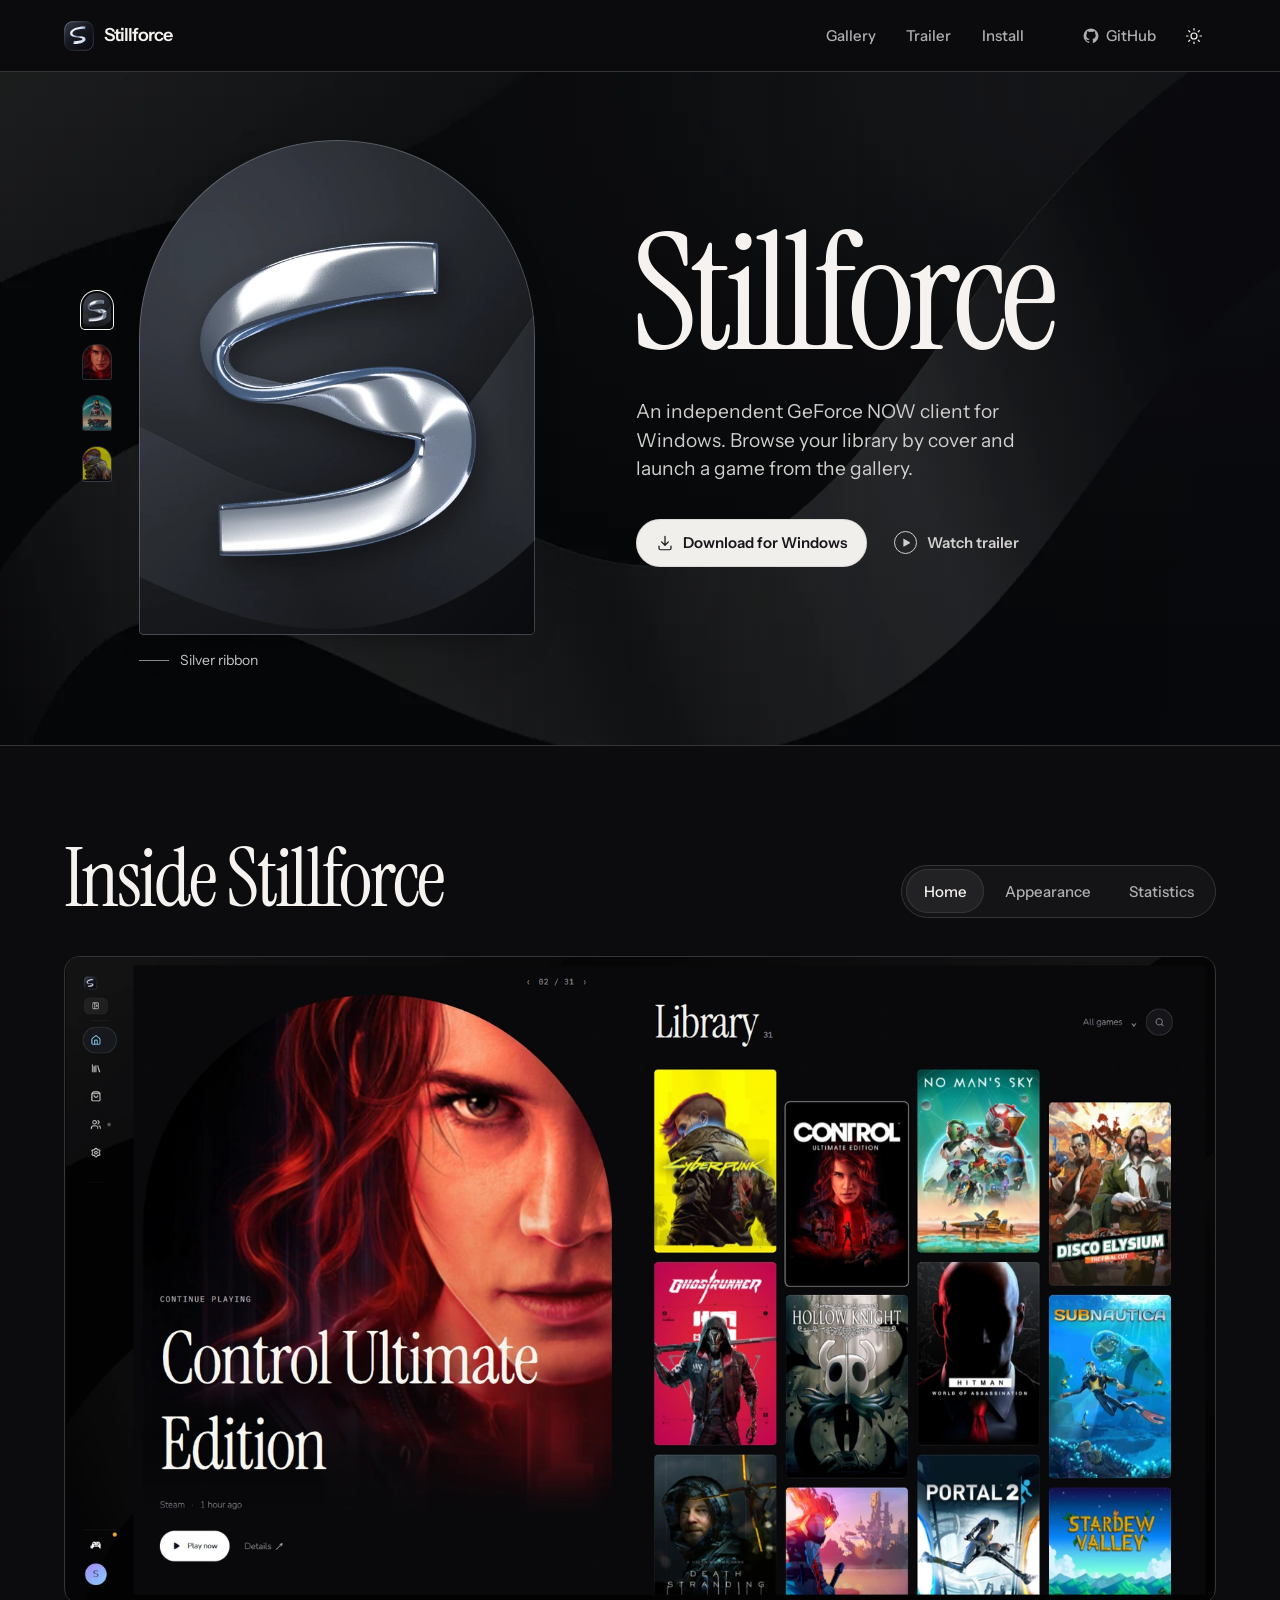
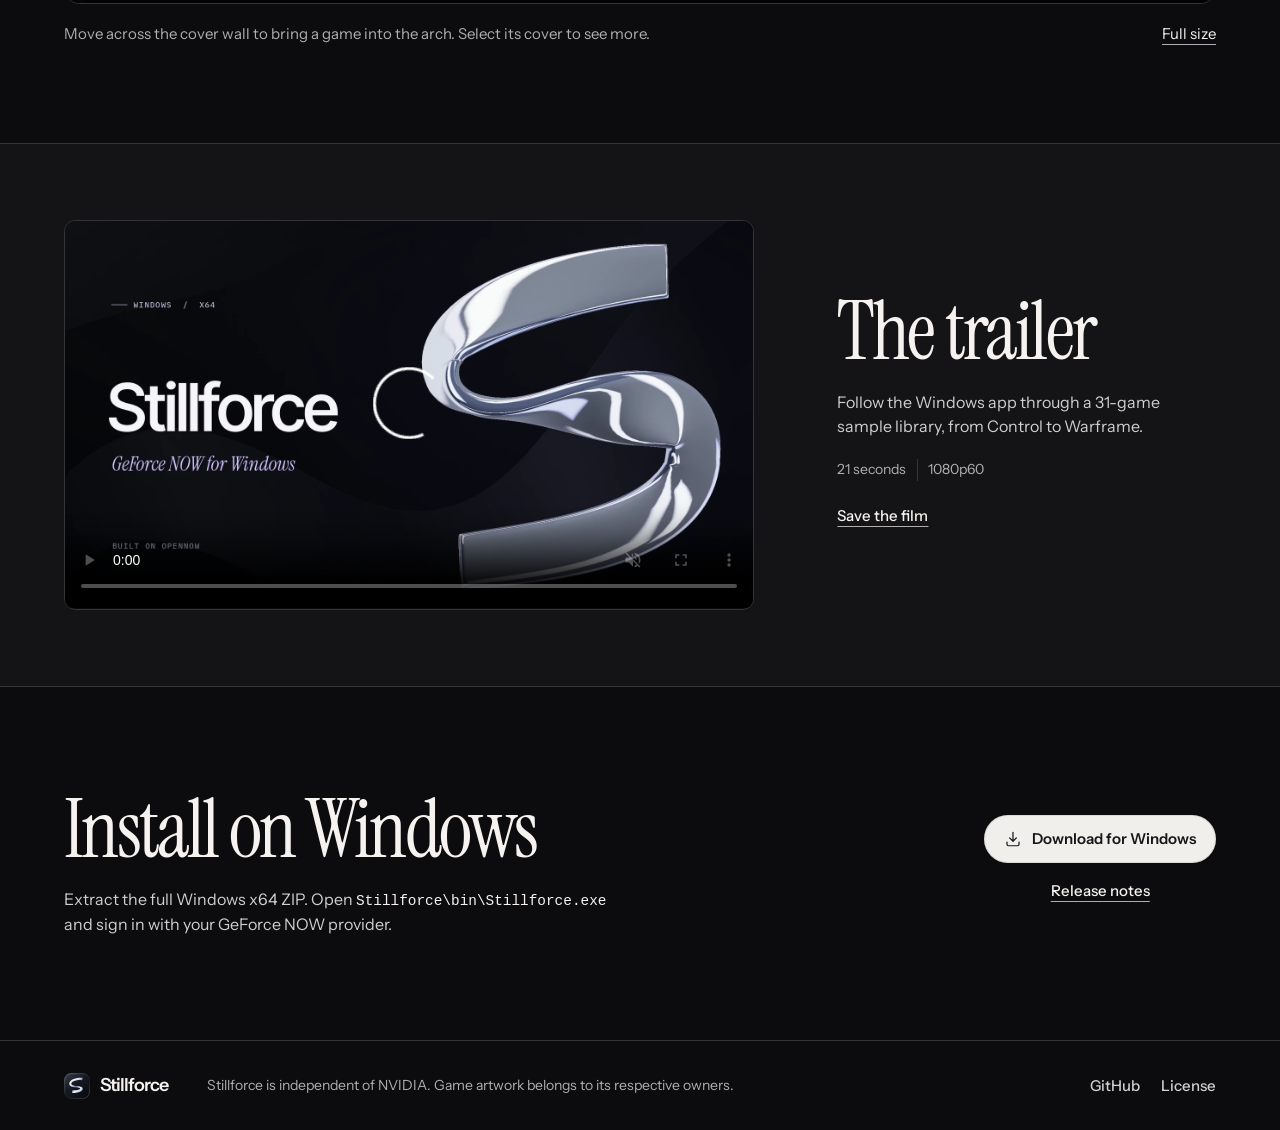
==== commit ce7cfb2f: "Play the Stillforce trailer as it enters the viewport" ====
--- a/docs/index.html
+++ b/docs/index.html
@@ -26,7 +26,7 @@
     } catch {}
   </script>
   <link rel="stylesheet" href="site/stillforce.css?v=satin">
-  <script src="site/stillforce.js?v=satin" defer></script>
+  <script src="site/stillforce.js?v=scroll-trailer" defer></script>
 </head>
 <body>
   <svg class="symbols" xmlns="http://www.w3.org/2000/svg" aria-hidden="true">
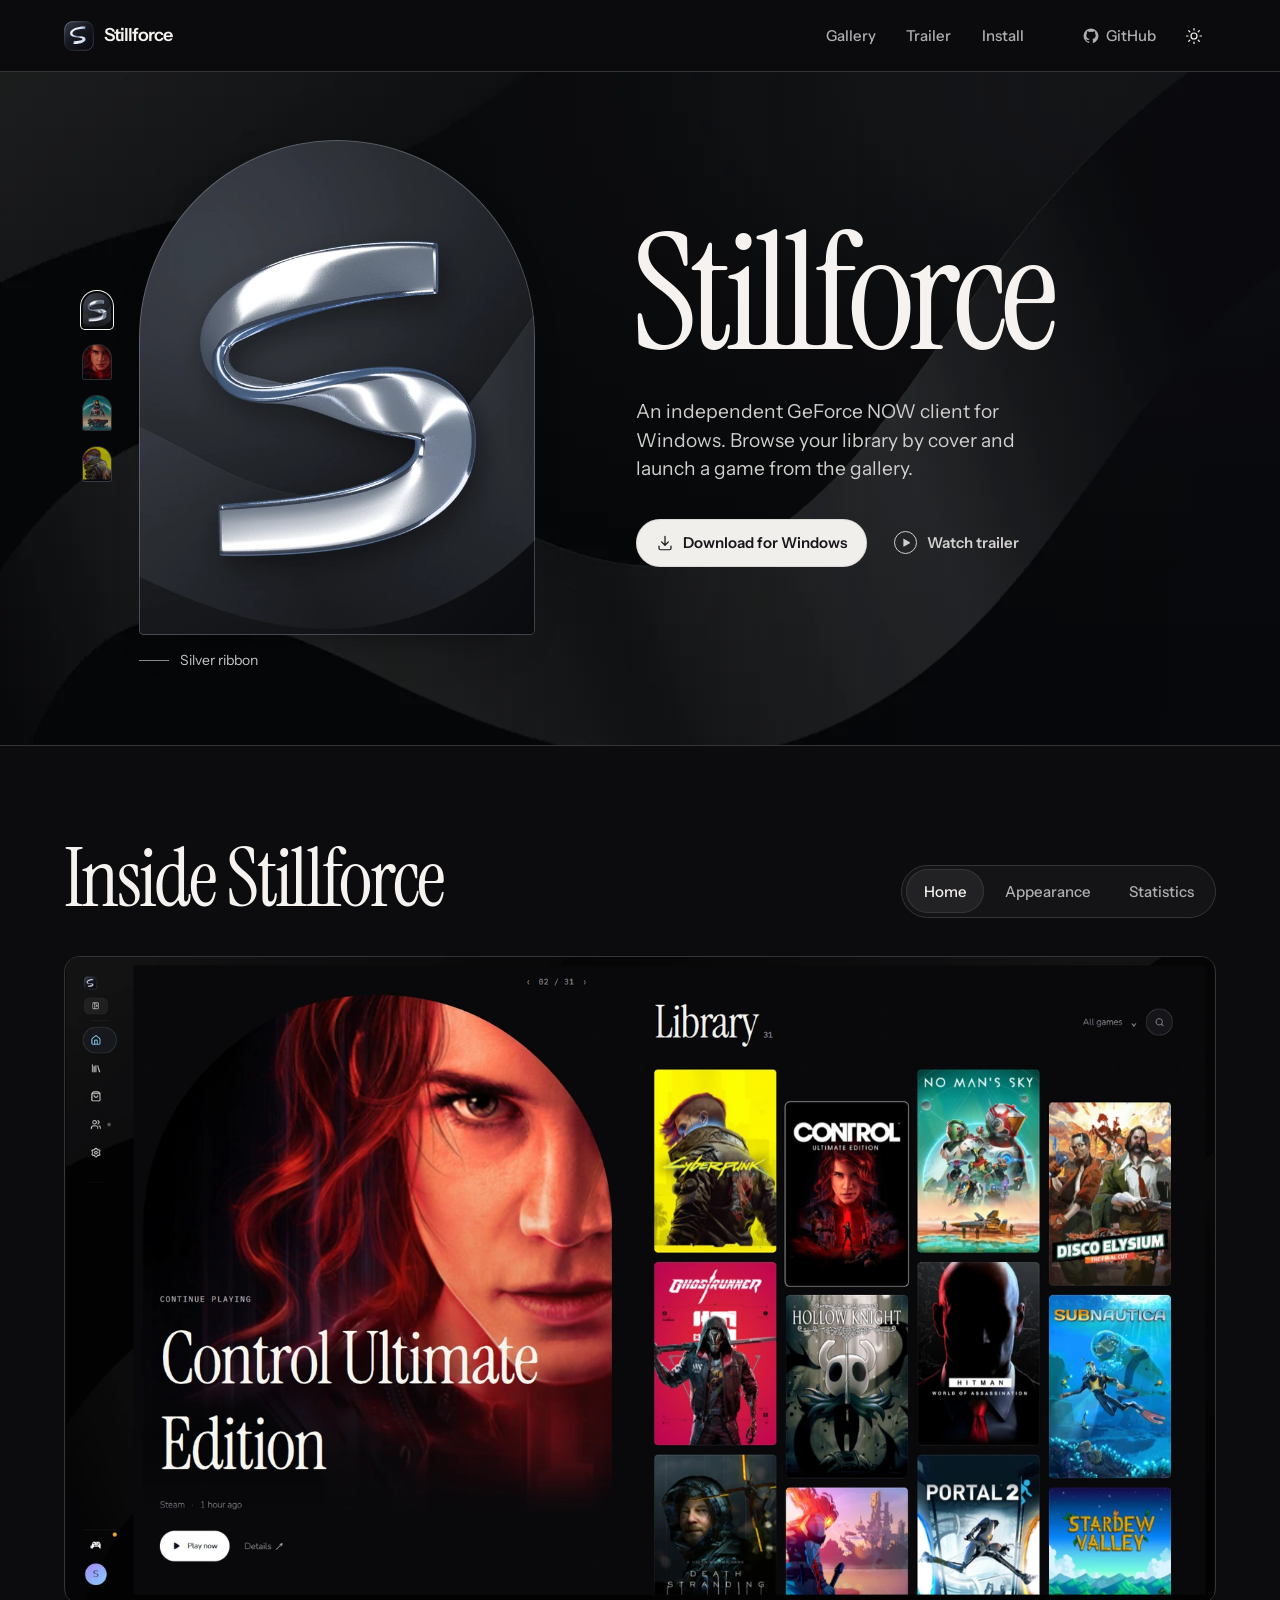
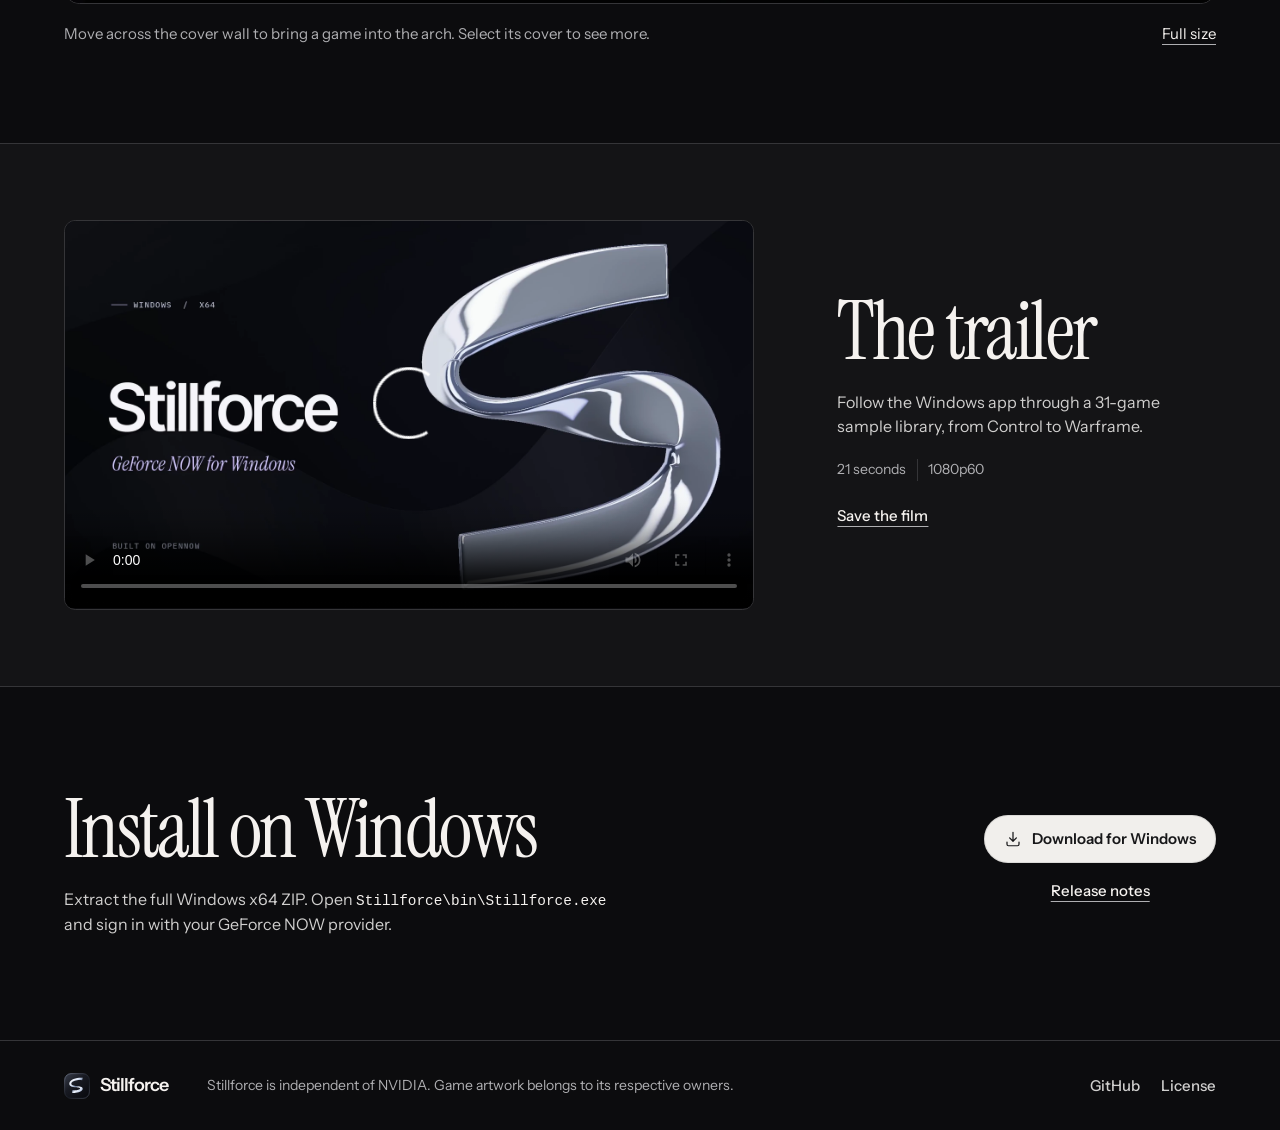
==== commit fe79523d: "Start the Stillforce trailer with sound where autoplay is allowed" ====
--- a/docs/index.html
+++ b/docs/index.html
@@ -25,8 +25,8 @@
       if (localStorage.getItem('stillforce-page-theme') === 'light') document.documentElement.dataset.theme = 'light'
     } catch {}
   </script>
-  <link rel="stylesheet" href="site/stillforce.css?v=satin">
-  <script src="site/stillforce.js?v=scroll-trailer" defer></script>
+  <link rel="stylesheet" href="site/stillforce.css?v=trailer-sound">
+  <script src="site/stillforce.js?v=trailer-sound" defer></script>
 </head>
 <body>
   <svg class="symbols" xmlns="http://www.w3.org/2000/svg" aria-hidden="true">
@@ -37,6 +37,7 @@
     <symbol id="i-close" viewBox="0 0 24 24"><path d="m5 5 14 14M19 5 5 19"/></symbol>
     <symbol id="i-github" viewBox="0 0 24 24"><path fill="currentColor" stroke="none" d="M12 .9a11.1 11.1 0 0 0-3.51 21.64c.55.1.76-.24.76-.54l-.02-2.06c-3.1.67-3.75-1.31-3.75-1.31-.5-1.27-1.23-1.6-1.23-1.6-1.01-.69.08-.68.08-.68 1.12.08 1.7 1.15 1.7 1.15 1 .7 2.43.5 3.2.24.11-.72.43-1.22.78-1.5-2.47-.28-5.06-1.23-5.06-5.47 0-1.21.43-2.2 1.14-2.98-.11-.28-.49-1.41.11-2.94 0 0 .94-.3 3.05 1.14a10.5 10.5 0 0 1 5.56 0c2.12-1.44 3.04-1.14 3.04-1.14.61 1.53.23 2.66.12 2.94.71.78 1.14 1.77 1.14 2.98 0 4.25-2.6 5.18-5.08 5.46.41.34.76 1.02.76 2.05l-.02 3.71c0 .3.2.64.77.53A11.1 11.1 0 0 0 12 .9Z"/></symbol>
     <symbol id="i-play" viewBox="0 0 24 24"><path fill="currentColor" stroke="none" d="M7 4.8c0-.8.8-1.2 1.5-.8l12 7.2c.6.4.6 1.2 0 1.6l-12 7.2c-.7.4-1.5 0-1.5-.8z"/></symbol>
+    <symbol id="i-sound" viewBox="0 0 24 24"><path d="M3 9h4l5-4v14l-5-4H3zm12.5-.5a5 5 0 0 1 0 7m3-10a9 9 0 0 1 0 13"/></symbol>
   </svg>
   <a class="skip-link" href="#main">Skip to content</a>
 
@@ -129,6 +130,7 @@
             <a href="media/stillforce-trailer.mp4">Download the Stillforce trailer</a>
           </video>
           <button type="button" class="film-start enhanced" id="film-start" aria-label="Play the Stillforce trailer"><svg class="icon" aria-hidden="true"><use href="#i-play"/></svg></button>
+          <button type="button" class="film-sound enhanced" id="film-sound" aria-controls="trailer-player" hidden><svg class="icon" aria-hidden="true"><use href="#i-sound"/></svg>Turn sound on</button>
         </div>
       </div>
     </section>
--- a/docs/site/stillforce.css
+++ b/docs/site/stillforce.css
@@ -202,10 +202,13 @@
 .underlink { font-size: .9375rem; font-weight: 500; display: inline-flex; align-items: center; min-height: 2.75rem; }
 .film-player { grid-area: film; position: relative; background: #0a0a0d; border-radius: .7rem; border: 1px solid var(--rule); overflow: hidden; }
 .film-player video { width: 100%; height: auto; aspect-ratio: 16/9; }
-.js .film-start { position: absolute; right: .95rem; bottom: .95rem; display: grid; place-items: center; width: 3.25rem; height: 3.25rem; border-radius: 50%; border: 1px solid #ffffff72; background: #1a1a1edb; color: #fff; transition: transform 180ms var(--ease), background-color 180ms; }
+.js .film-start, .js .film-sound { position: absolute; right: .95rem; border: 1px solid #ffffff72; background: #1a1a1edb; color: #fff; transition: transform 180ms var(--ease), background-color 180ms; }
+.js .film-start { bottom: .95rem; display: grid; place-items: center; width: 3.25rem; height: 3.25rem; border-radius: 50%; }
+.js .film-sound { top: .95rem; display: inline-flex; align-items: center; gap: .45rem; min-height: 2.75rem; padding: .45rem .9rem; border-radius: 999px; font-size: .9375rem; font-weight: 600; }
 .film-start .icon { margin-left: .08rem; width: 1.05rem; height: 1.05rem; }
 .film-start:hover { transform: scale(1.06); background: #333337; }
-.film-start:focus-visible { outline-offset: -5px; }
+.film-sound:hover { background: #333337; }
+.film-start:focus-visible, .film-sound:focus-visible { outline-offset: -5px; }
 .install { display: flex; gap: 2rem; justify-content: space-between; align-items: center; padding-block: clamp(4rem, 8vw, 8rem); }
 .install-actions { display: flex; flex-direction: column; align-items: center; gap: .35rem; }
 code { overflow-wrap: anywhere; font-size: .9em; color: var(--ink); }
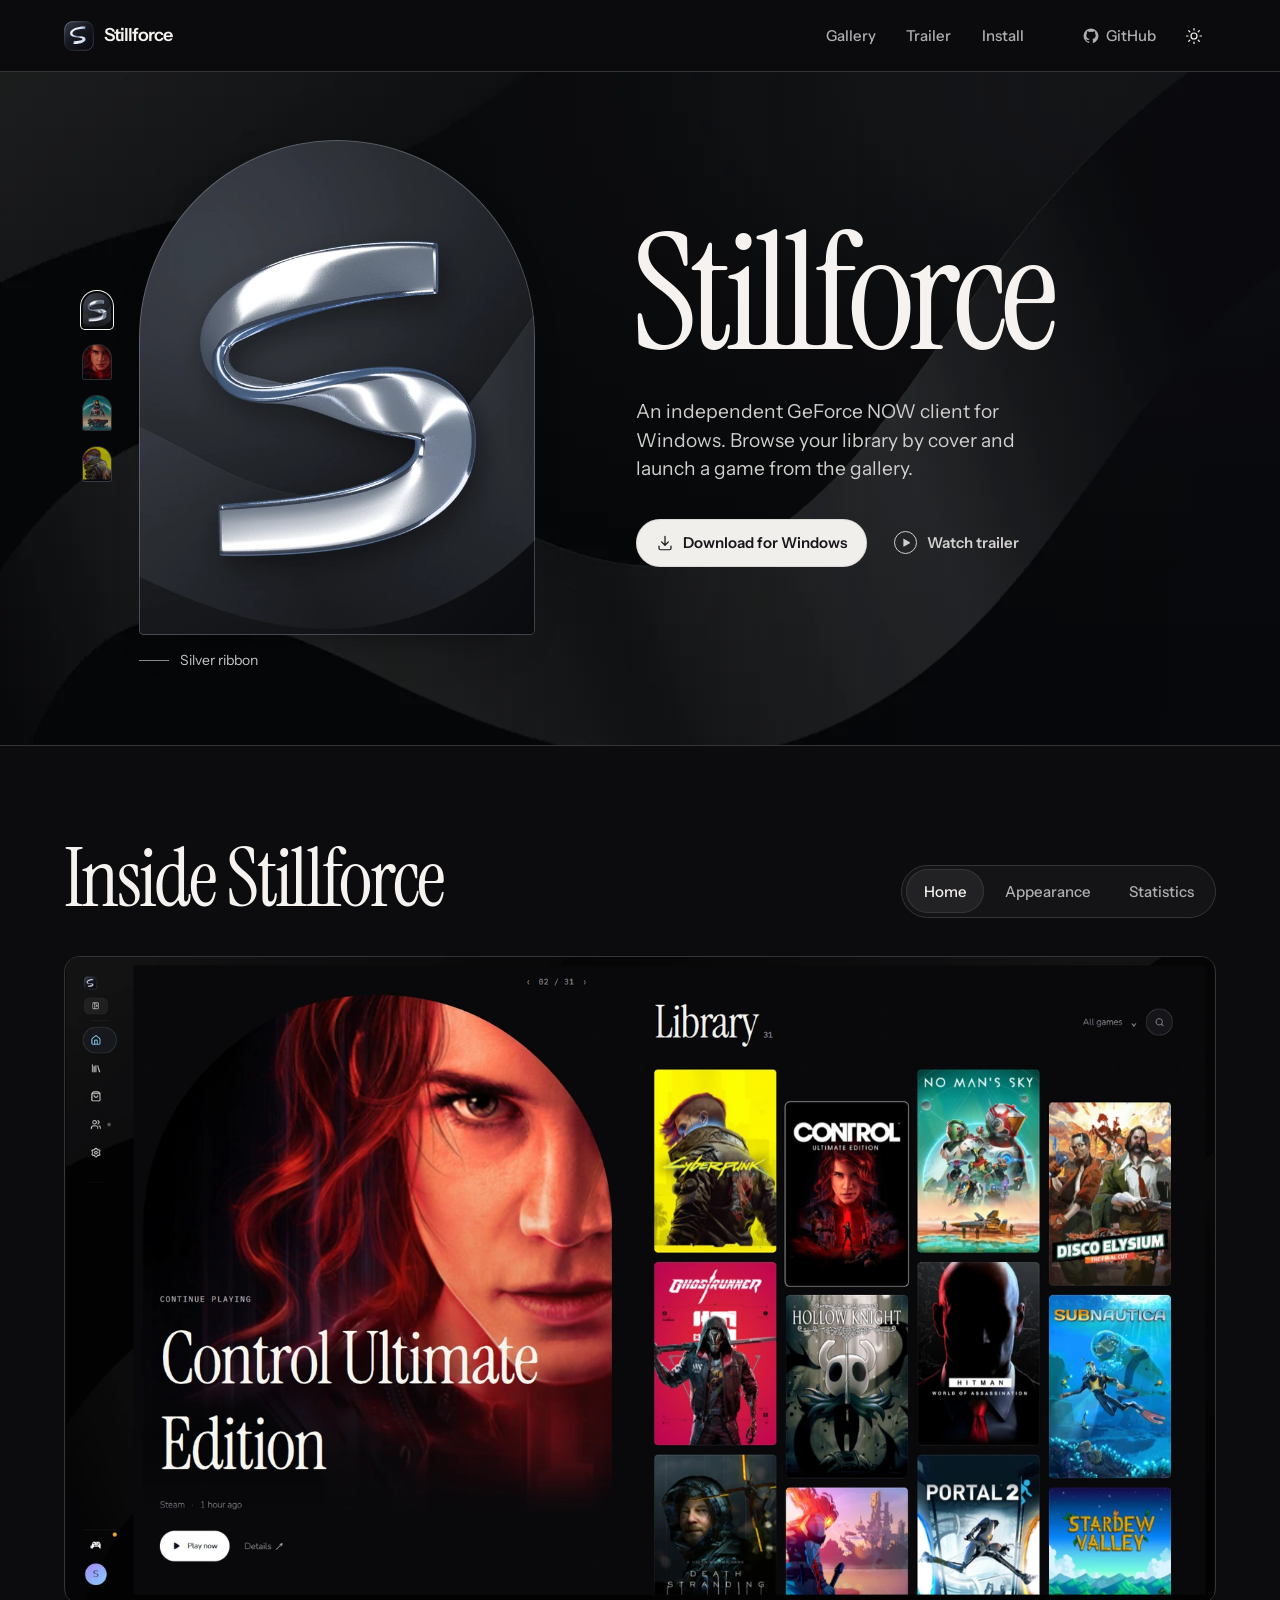
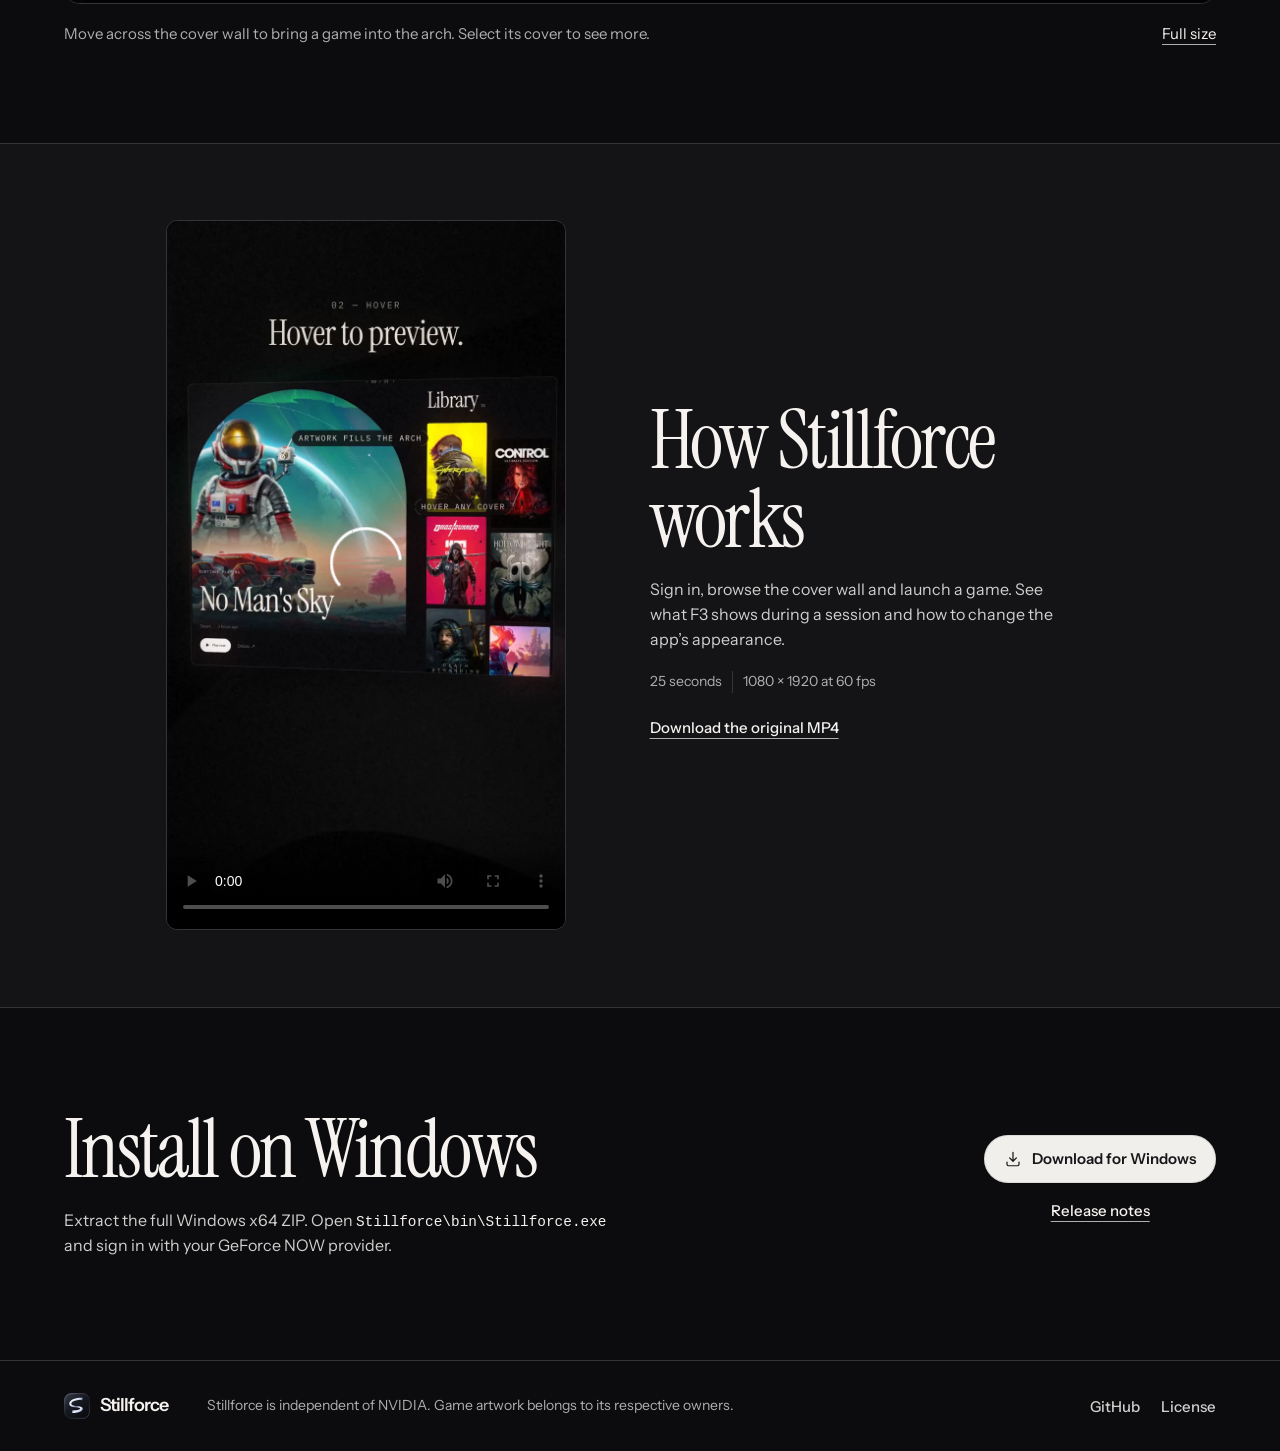
==== commit 6f741ac1: "Feature the new How Stillforce works trailer on GitHub Pages" ====
--- a/docs/index.html
+++ b/docs/index.html
@@ -6,7 +6,7 @@
   <meta name="color-scheme" content="dark light">
   <meta name="theme-color" content="#0b0b0d">
   <title>Stillforce — GeForce NOW for Windows</title>
-  <meta name="description" content="Explore Stillforce’s game gallery, watch the 21-second trailer and download the independent GeForce NOW client for Windows.">
+  <meta name="description" content="Watch the 25-second Stillforce trailer, explore the game gallery and download the independent GeForce NOW client for Windows.">
   <meta property="og:type" content="website">
   <meta property="og:title" content="Stillforce — GeForce NOW for Windows">
   <meta property="og:description" content="Explore the arched game gallery and get Stillforce for Windows.">
@@ -25,7 +25,7 @@
       if (localStorage.getItem('stillforce-page-theme') === 'light') document.documentElement.dataset.theme = 'light'
     } catch {}
   </script>
-  <link rel="stylesheet" href="site/stillforce.css?v=trailer-sound">
+  <link rel="stylesheet" href="site/stillforce.css?v=how-it-works">
   <script src="site/stillforce.js?v=trailer-sound" defer></script>
 </head>
 <body>
@@ -118,16 +118,16 @@
     <section class="film-section" id="trailer" aria-labelledby="film-title">
       <div class="shell film-layout">
         <div class="film-copy">
-          <h2 id="film-title">The trailer</h2>
-          <p>Follow the Windows app through a 31-game sample library, from Control to Warframe.</p>
-          <p class="film-details"><span>21 seconds</span><span>1080p60</span></p>
-          <a class="underlink" href="media/stillforce-trailer.mp4" download="Stillforce-Trailer.mp4">Save the film</a>
+          <h2 id="film-title">How Stillforce works</h2>
+          <p>Sign in, browse the cover wall and launch a game. See what F3 shows during a session and how to change the app’s appearance.</p>
+          <p class="film-details"><span>25 seconds</span><span>1080 × 1920 at 60 fps</span></p>
+          <a class="underlink" href="https://github.com/ll2Rawll/StillForce/releases/download/stillforce-v1.0.6/Stillforce-Trailer.mp4" download="Stillforce-Trailer.mp4">Download the original MP4</a>
         </div>
         <div class="film-player">
-          <video id="trailer-player" controls playsinline preload="none" poster="media/trailer-poster.webp" width="1920" height="1080" aria-label="Stillforce trailer, 21 seconds">
-            <source src="media/stillforce-trailer.mp4" type="video/mp4">
-            <track kind="descriptions" src="site/trailer-description.vtt" srclang="en" label="English visual description">
-            <a href="media/stillforce-trailer.mp4">Download the Stillforce trailer</a>
+          <video id="trailer-player" controls playsinline preload="none" poster="media/trailer-poster.webp?v=how-it-works" width="1080" height="1920" aria-label="How Stillforce works, 25-second trailer">
+            <source src="media/stillforce-trailer.mp4?v=how-it-works" type="video/mp4">
+            <track kind="descriptions" src="site/trailer-description.vtt?v=how-it-works" srclang="en" label="English visual description">
+            <a href="https://github.com/ll2Rawll/StillForce/releases/download/stillforce-v1.0.6/Stillforce-Trailer.mp4">Download the Stillforce trailer</a>
           </video>
           <button type="button" class="film-start enhanced" id="film-start" aria-label="Play the Stillforce trailer"><svg class="icon" aria-hidden="true"><use href="#i-play"/></svg></button>
           <button type="button" class="film-sound enhanced" id="film-sound" aria-controls="trailer-player" hidden><svg class="icon" aria-hidden="true"><use href="#i-sound"/></svg>Turn sound on</button>
--- a/docs/site/stillforce.css
+++ b/docs/site/stillforce.css
@@ -194,14 +194,14 @@
 kbd { padding: .04rem .25rem; border-radius: .2rem; background: var(--control); font-size: .85em; color: var(--ink); }
 
 .film-section { background: var(--surface); border-block: 1px solid var(--rule); }
-.film-layout { padding-block: clamp(3.25rem, 6vw, 6rem); display: grid; grid-template-columns: minmax(0,1.55fr) minmax(0,.85fr); grid-template-areas: "film notes"; align-items: center; gap: clamp(2rem, 6.5vw, 7rem); }
+.film-layout { padding-block: clamp(3.25rem, 6vw, 6rem); display: grid; grid-template-columns: minmax(0, 25rem) minmax(0, 29rem); grid-template-areas: "film notes"; justify-content: center; align-items: center; gap: clamp(2rem, 6.5vw, 7rem); }
 .film-copy { grid-area: notes; }
 .film-copy p:not(.film-details), .install-copy p { margin-top: 1.15rem; color: var(--body); max-width: 34rem; text-wrap: pretty; }
 .film-details { display: flex; flex-wrap: wrap; align-items: center; color: var(--muted); font-size: .875rem; margin: 1.25rem 0 .8rem; }
 .film-details span + span { padding-left: .65rem; margin-left: .65rem; border-left: 1px solid var(--rule); }
 .underlink { font-size: .9375rem; font-weight: 500; display: inline-flex; align-items: center; min-height: 2.75rem; }
-.film-player { grid-area: film; position: relative; background: #0a0a0d; border-radius: .7rem; border: 1px solid var(--rule); overflow: hidden; }
-.film-player video { width: 100%; height: auto; aspect-ratio: 16/9; }
+.film-player { grid-area: film; justify-self: center; width: min(100%, 25rem, 45vh); width: min(100%, 25rem, 45svh); position: relative; background: #0a0a0d; border-radius: .7rem; border: 1px solid var(--rule); overflow: hidden; }
+.film-player video { width: 100%; height: auto; aspect-ratio: 9 / 16; }
 .js .film-start, .js .film-sound { position: absolute; right: .95rem; border: 1px solid #ffffff72; background: #1a1a1edb; color: #fff; transition: transform 180ms var(--ease), background-color 180ms; }
 .js .film-start { bottom: .95rem; display: grid; place-items: center; width: 3.25rem; height: 3.25rem; border-radius: 50%; }
 .js .film-sound { top: .95rem; display: inline-flex; align-items: center; gap: .45rem; min-height: 2.75rem; padding: .45rem .9rem; border-radius: 999px; font-size: .9375rem; font-weight: 600; }
